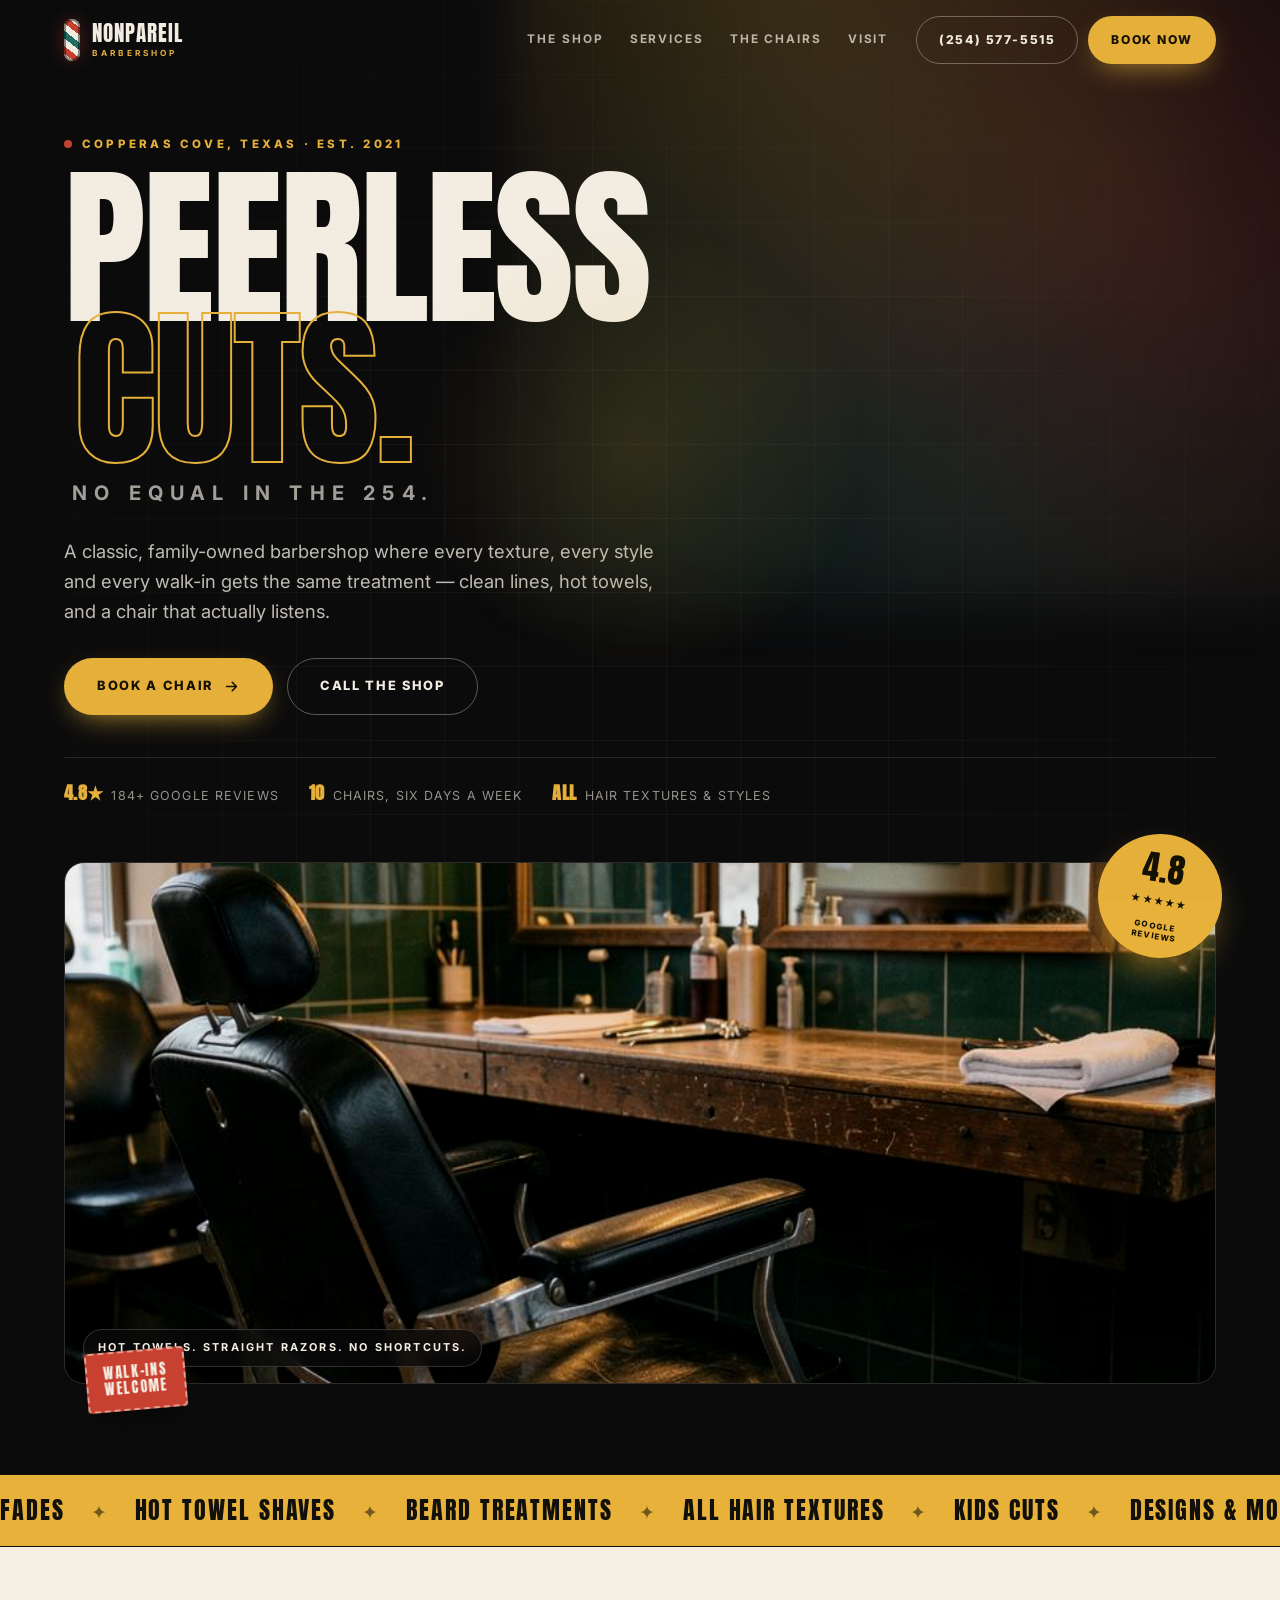
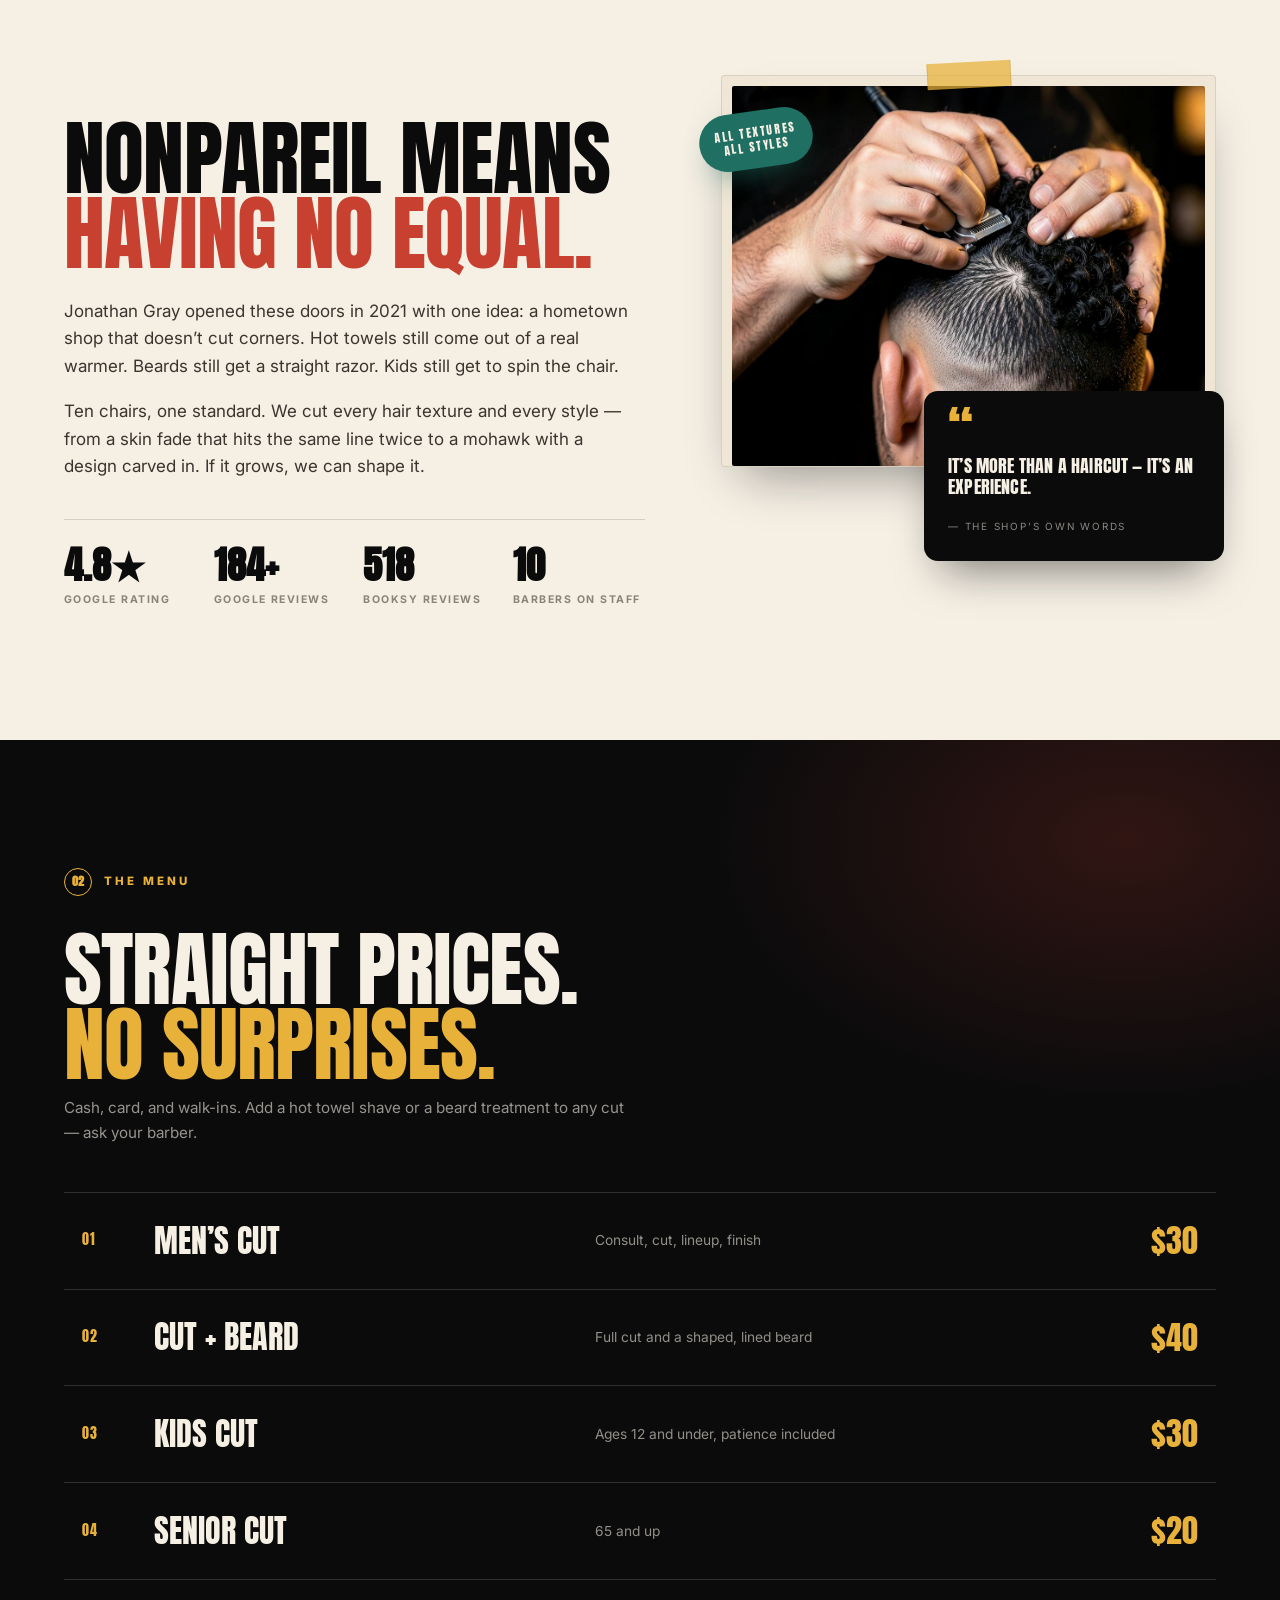
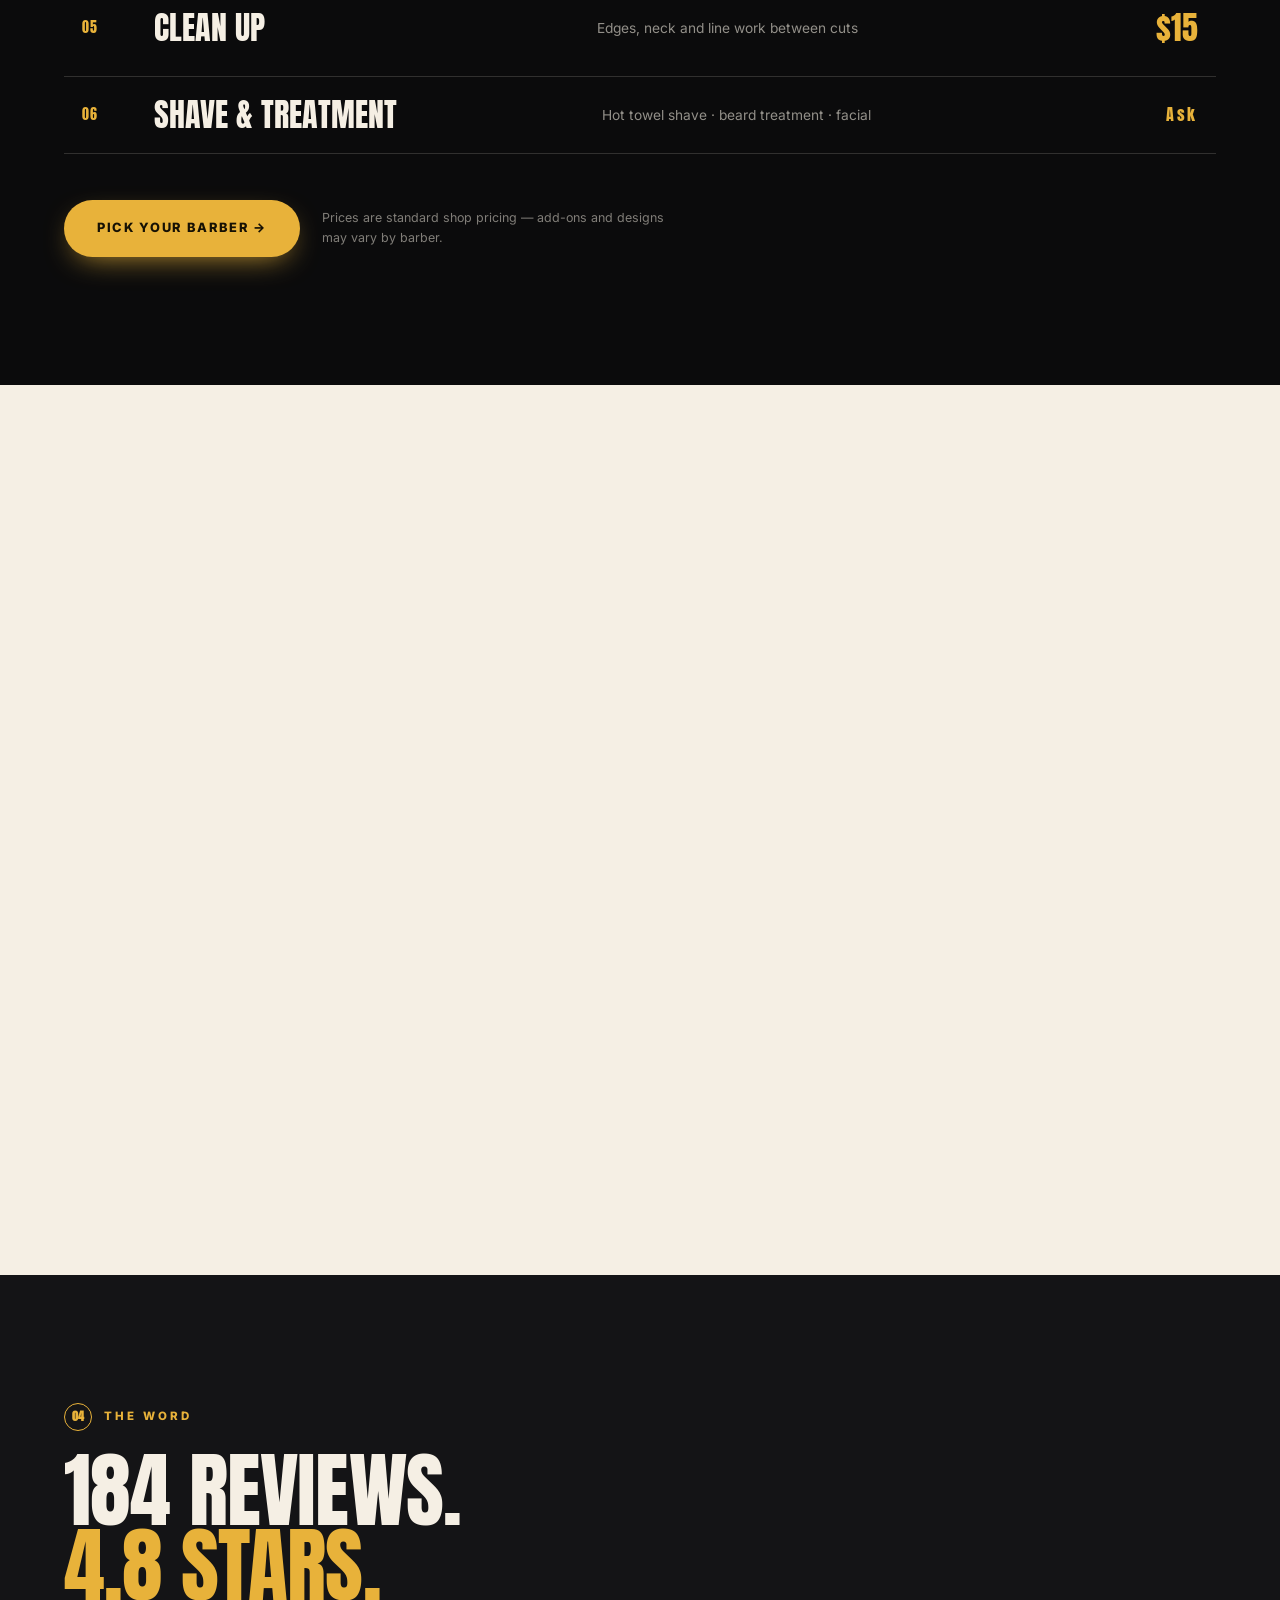
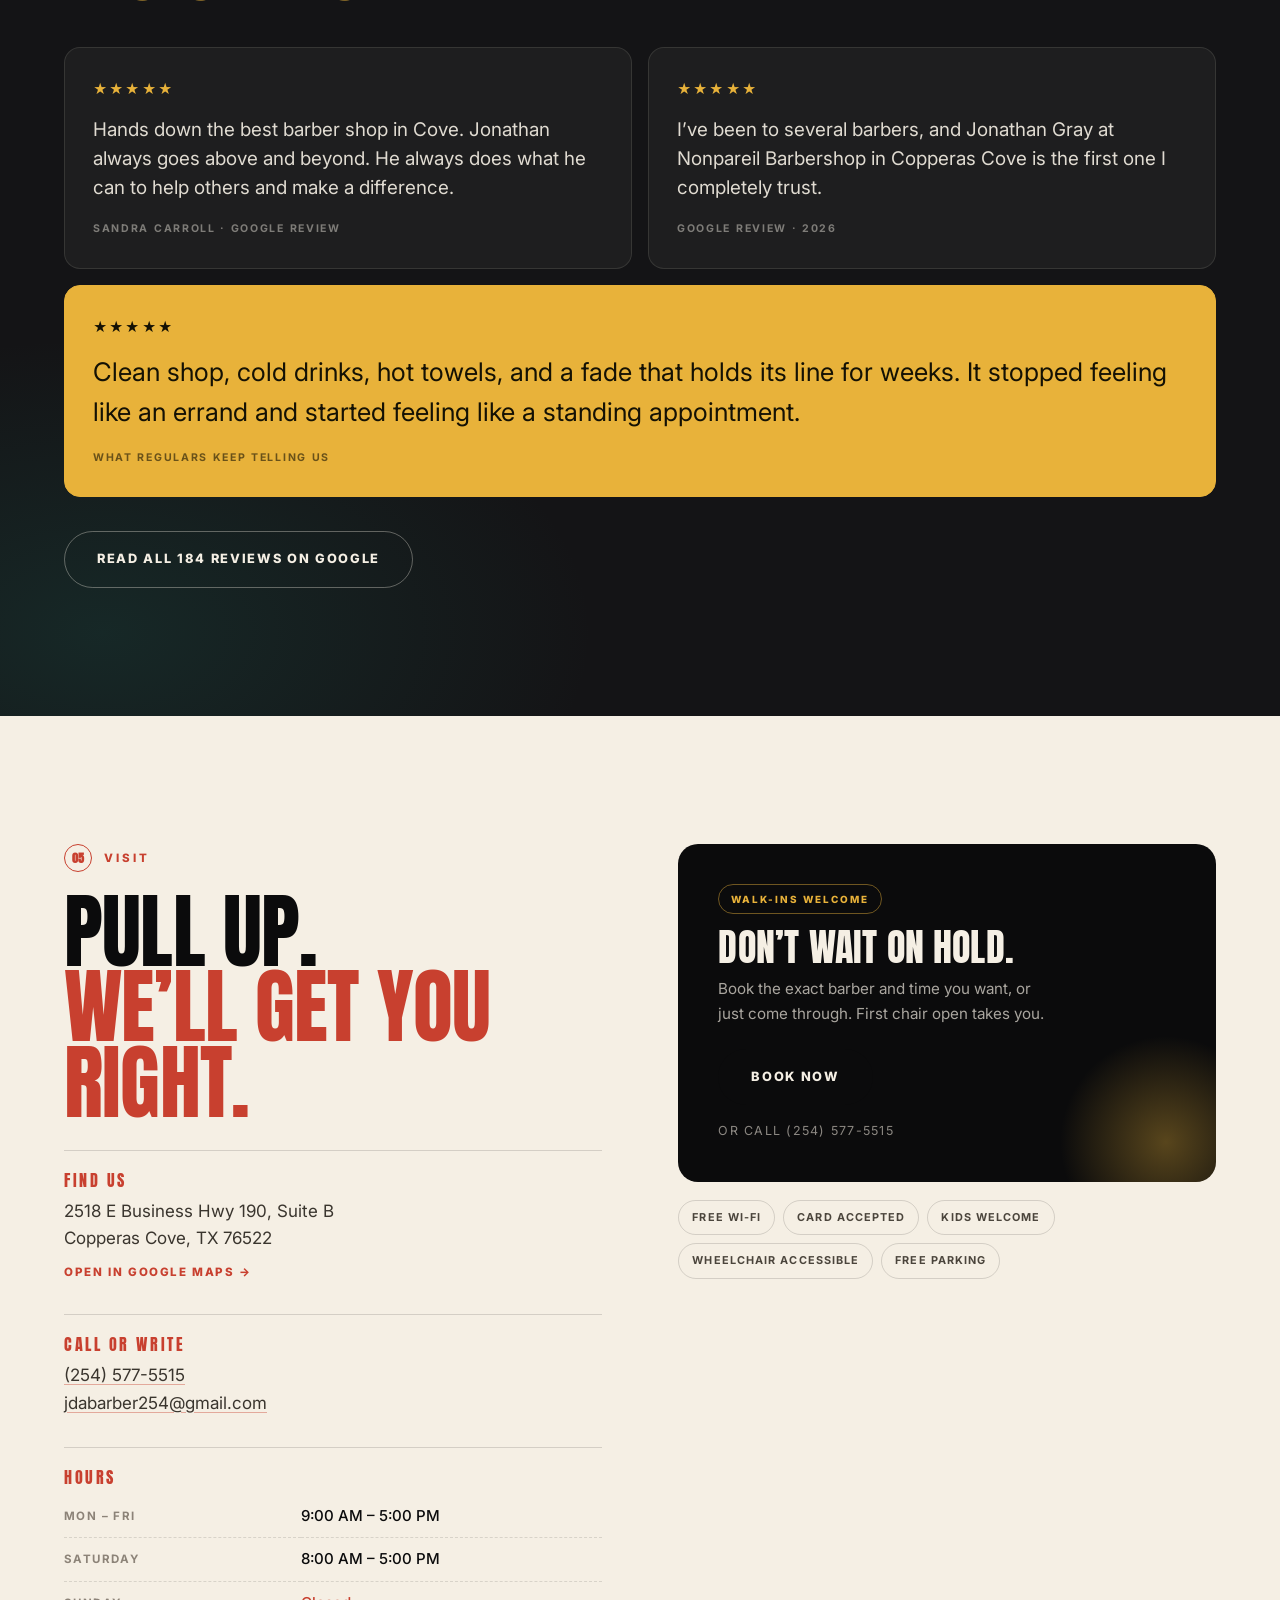
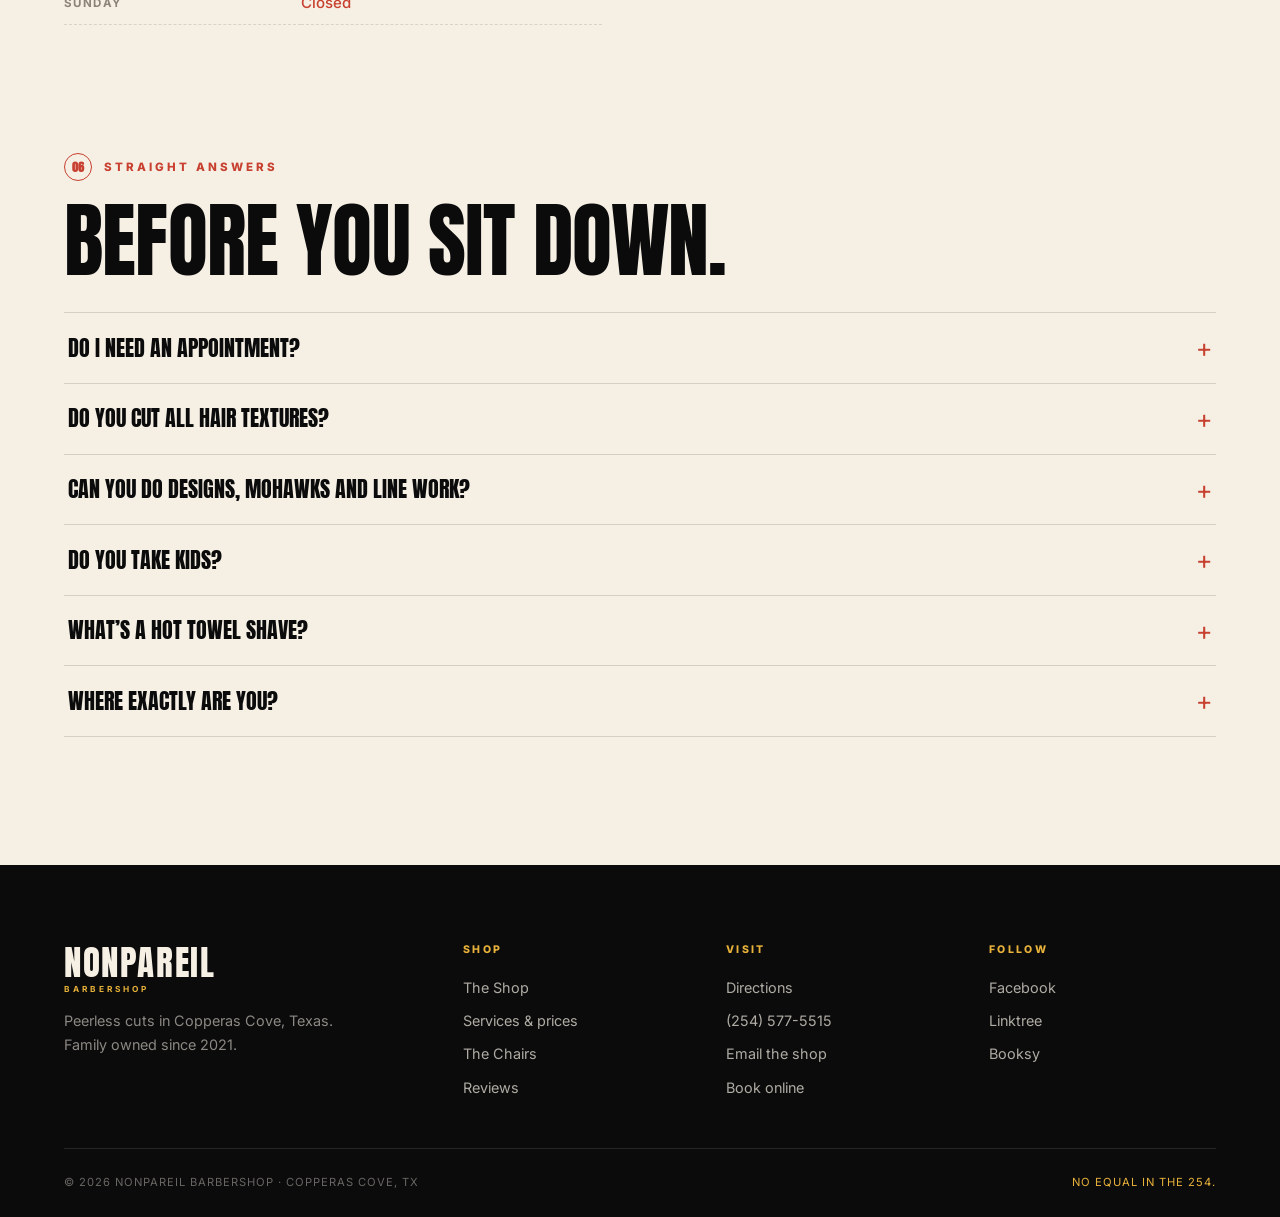
==== index.html @ 2d2d6531 "Site concept for Nonpareil Barbershop, Copperas Cove TX" ====
<!DOCTYPE html>
<html lang="en">
<head>
<meta charset="utf-8">
<meta name="viewport" content="width=device-width, initial-scale=1">
<title>Nonpareil Barbershop — Peerless Cuts in Copperas Cove, TX</title>
<meta name="description" content="Nonpareil Barbershop is a classic family barbershop in Copperas Cove, TX. All hair textures, all styles, hot towel shaves and beard work. 4.8 stars from 180+ Google reviews. Walk-ins welcome.">
<meta name="theme-color" content="#0b0b0c">
<meta property="og:title" content="Nonpareil Barbershop — Peerless Cuts in Copperas Cove, TX">
<meta property="og:description" content="A classic family barbershop in Copperas Cove. All textures, all styles, hot towel shaves. 4.8★ from 180+ Google reviews.">
<meta property="og:type" content="website">
<link rel="preconnect" href="https://fonts.googleapis.com">
<link rel="preconnect" href="https://fonts.gstatic.com" crossorigin>
<link href="https://fonts.googleapis.com/css2?family=Anton&family=Inter:wght@400;500;600;700;800&display=swap" rel="stylesheet">
<link rel="stylesheet" href="styles.css">
<link rel="icon" href="data:image/svg+xml,<svg xmlns='http://www.w3.org/2000/svg' viewBox='0 0 100 100'><rect width='100' height='100' fill='%230b0b0c'/><text y='74' x='50' text-anchor='middle' font-family='Arial Black,Arial' font-size='62' fill='%23e8b23a'>N</text></svg>">
</head>
<body class="grain">

<div class="cursor-glow" aria-hidden="true"></div>

<!-- ── NAV ────────────────────────────────────────────── -->
<header class="nav" id="nav">
  <a class="nav__brand" href="#top">
    <span class="pole" aria-hidden="true"></span>
    <span class="nav__word">NONPAREIL<em>Barbershop</em></span>
  </a>
  <nav class="nav__links" aria-label="Primary">
    <a href="#shop">The Shop</a>
    <a href="#services">Services</a>
    <a href="#barbers">The Chairs</a>
    <a href="#visit">Visit</a>
  </nav>
  <div class="nav__actions">
    <a class="btn btn--ghost" href="tel:+12545775515">(254) 577-5515</a>
    <a class="btn btn--gold" href="https://linktr.ee/nonpareilbarbershop" target="_blank" rel="noopener">Book Now</a>
  </div>
  <button class="nav__burger" id="burger" aria-label="Menu" aria-expanded="false">
    <span></span><span></span>
  </button>
</header>

<div class="sheet" id="sheet">
  <a href="#shop">The Shop</a>
  <a href="#services">Services</a>
  <a href="#barbers">The Chairs</a>
  <a href="#reviews">Reviews</a>
  <a href="#visit">Visit</a>
  <a class="sheet__cta" href="https://linktr.ee/nonpareilbarbershop" target="_blank" rel="noopener">Book a chair →</a>
</div>

<main id="top">

  <!-- ── HERO ─────────────────────────────────────────── -->
  <section class="hero">
    <div class="hero__noise" aria-hidden="true"></div>
    <div class="hero__inner">
      <p class="eyebrow reveal">
        <span class="dot"></span> Copperas Cove, Texas · Est. 2021
      </p>

      <h1 class="hero__title reveal" data-stagger>
        <span class="line">PEERLESS</span>
        <span class="line line--outline">CUTS.</span>
        <span class="line line--small">No equal in the 254.</span>
      </h1>

      <p class="hero__lede reveal">
        A classic, family-owned barbershop where every texture, every style and every
        walk-in gets the same treatment — clean lines, hot towels, and a chair that
        actually listens.
      </p>

      <div class="hero__cta reveal">
        <a class="btn btn--gold btn--lg" href="https://linktr.ee/nonpareilbarbershop" target="_blank" rel="noopener">
          Book a chair
          <svg viewBox="0 0 24 24" aria-hidden="true"><path d="M5 12h14M13 6l6 6-6 6" fill="none" stroke="currentColor" stroke-width="2.2" stroke-linecap="round" stroke-linejoin="round"/></svg>
        </a>
        <a class="btn btn--ghost btn--lg" href="tel:+12545775515">Call the shop</a>
      </div>

      <ul class="hero__meta reveal">
        <li><strong>4.8★</strong> 184+ Google reviews</li>
        <li><strong>10</strong> chairs, six days a week</li>
        <li><strong>All</strong> hair textures &amp; styles</li>
      </ul>
    </div>

    <div class="hero__art">
      <figure class="hero__frame reveal">
        <img src="images/hero.jpg" alt="Warm light inside a classic barbershop, clippers and a leather chair ready for the next cut" loading="eager">
        <figcaption>Hot towels. Straight razors. No shortcuts.</figcaption>
      </figure>
      <div class="badge badge--rating">
        <span class="badge__num">4.8</span>
        <span class="badge__stars">★★★★★</span>
        <span class="badge__label">Google<br>reviews</span>
      </div>
      <div class="badge badge--stamp">WALK-INS<br>WELCOME</div>
    </div>

    <a class="hero__scroll" href="#shop" aria-label="Scroll to content">
      <span>Scroll</span><span class="hero__scroll-line"></span>
    </a>
  </section>

  <!-- ── MARQUEE ──────────────────────────────────────── -->
  <div class="marquee" aria-hidden="true">
    <div class="marquee__track">
      <span>Fades</span><i>✦</i><span>Hot towel shaves</span><i>✦</i><span>Beard treatments</span><i>✦</i>
      <span>All hair textures</span><i>✦</i><span>Kids cuts</span><i>✦</i><span>Designs &amp; mohawks</span><i>✦</i>
      <span>Family owned</span><i>✦</i>
      <span>Fades</span><i>✦</i><span>Hot towel shaves</span><i>✦</i><span>Beard treatments</span><i>✦</i>
      <span>All hair textures</span><i>✦</i><span>Kids cuts</span><i>✦</i><span>Designs &amp; mohawks</span><i>✦</i>
      <span>Family owned</span><i>✦</i>
    </div>
  </div>

  <!-- ── THE SHOP ─────────────────────────────────────── -->
  <section class="shop" id="shop">
    <div class="shop__grid">
      <div class="shop__copy">
        <p class="kicker reveal"><span>01</span> The Shop</p>
        <h2 class="h2 reveal">Nonpareil means<br><em>having no equal.</em></h2>
        <p class="reveal">
          Jonathan Gray opened these doors in 2021 with one idea: a hometown shop that
          doesn’t cut corners. Hot towels still come out of a real warmer. Beards still
          get a straight razor. Kids still get to spin the chair.
        </p>
        <p class="reveal">
          Ten chairs, one standard. We cut every hair texture and every style — from a
          skin fade that hits the same line twice to a mohawk with a design carved in.
          If it grows, we can shape it.
        </p>

        <ul class="stats reveal">
          <li><b>4.8★</b><span>Google rating</span></li>
          <li><b>184+</b><span>Google reviews</span></li>
          <li><b>518</b><span>Booksy reviews</span></li>
          <li><b>10</b><span>barbers on staff</span></li>
        </ul>
      </div>

      <div class="shop__media">
        <figure class="polaroid polaroid--one reveal">
          <img src="images/shop.jpg" alt="Barber shaping a fade with clippers, detail of the finished line work" loading="lazy">
        </figure>
        <div class="quote-card reveal">
          <span class="quote-card__mark">“</span>
          <p>It’s more than a haircut — it’s an experience.</p>
          <span class="quote-card__by">— the shop’s own words</span>
        </div>
        <div class="pill pill--float">ALL TEXTURES<br>ALL STYLES</div>
      </div>
    </div>
  </section>

  <!-- ── SERVICES ─────────────────────────────────────── -->
  <section class="services" id="services">
    <div class="services__head">
      <p class="kicker kicker--light reveal"><span>02</span> The Menu</p>
      <h2 class="h2 h2--light reveal">Straight prices.<br><em>No surprises.</em></h2>
      <p class="services__note reveal">Cash, card, and walk-ins. Add a hot towel shave or a beard treatment to any cut — ask your barber.</p>
    </div>

    <ul class="price-list">
      <li class="price reveal">
        <span class="price__num">01</span>
        <span class="price__name">Men’s Cut</span>
        <span class="price__desc">Consult, cut, lineup, finish</span>
        <span class="price__amt">$30</span>
      </li>
      <li class="price reveal">
        <span class="price__num">02</span>
        <span class="price__name">Cut + Beard</span>
        <span class="price__desc">Full cut and a shaped, lined beard</span>
        <span class="price__amt">$40</span>
      </li>
      <li class="price reveal">
        <span class="price__num">03</span>
        <span class="price__name">Kids Cut</span>
        <span class="price__desc">Ages 12 and under, patience included</span>
        <span class="price__amt">$30</span>
      </li>
      <li class="price reveal">
        <span class="price__num">04</span>
        <span class="price__name">Senior Cut</span>
        <span class="price__desc">65 and up</span>
        <span class="price__amt">$20</span>
      </li>
      <li class="price reveal">
        <span class="price__num">05</span>
        <span class="price__name">Clean Up</span>
        <span class="price__desc">Edges, neck and line work between cuts</span>
        <span class="price__amt">$15</span>
      </li>
      <li class="price reveal">
        <span class="price__num">06</span>
        <span class="price__name">Shave &amp; Treatment</span>
        <span class="price__desc">Hot towel shave · beard treatment · facial</span>
        <span class="price__amt price__amt--ask">Ask</span>
      </li>
    </ul>

    <div class="services__foot reveal">
      <a class="btn btn--gold btn--lg" href="https://linktr.ee/nonpareilbarbershop" target="_blank" rel="noopener">Pick your barber →</a>
      <p>Prices are standard shop pricing — add-ons and designs may vary by barber.</p>
    </div>
  </section>

  <!-- ── BARBERS ──────────────────────────────────────── -->
  <section class="barbers" id="barbers">
    <div class="barbers__head">
      <p class="kicker reveal"><span>03</span> The Chairs</p>
      <h2 class="h2 reveal">Ten barbers.<br><em>One standard.</em></h2>
      <p class="reveal barbers__lede">
        Every chair runs its own calendar, so book with the barber you want — or roll the
        dice and walk in. Tap a name to book direct.
      </p>
    </div>

    <div class="chairs">
      <a class="chair reveal" href="https://instagram.com/clippa_los361" target="_blank" rel="noopener">
        <span class="chair__mono">LO</span>
        <span class="chair__name">Los</span>
        <span class="chair__go">Book on Instagram →</span>
      </a>
      <a class="chair reveal" href="https://bigmarkthebarber96.booksy.com/" target="_blank" rel="noopener">
        <span class="chair__mono">MK</span>
        <span class="chair__name">Mark</span>
        <span class="chair__go">Book on Booksy →</span>
      </a>
      <a class="chair reveal" href="https://book.thecut.co/jrDavinci" target="_blank" rel="noopener">
        <span class="chair__mono">JR</span>
        <span class="chair__name">JR DaVinci</span>
        <span class="chair__go">Book on TheCut →</span>
      </a>
      <a class="chair reveal" href="https://nonpareilbarbershop.booksy.com/" target="_blank" rel="noopener">
        <span class="chair__mono">AT</span>
        <span class="chair__name">Arthur Tovar</span>
        <span class="chair__go">Book on Booksy →</span>
      </a>
      <a class="chair reveal" href="https://book.thecut.co/donchancutz" target="_blank" rel="noopener">
        <span class="chair__mono">CH</span>
        <span class="chair__name">Chan</span>
        <span class="chair__go">Book on TheCut →</span>
      </a>
      <a class="chair reveal" href="https://book.thecut.co/JAYTHEBARBER" target="_blank" rel="noopener">
        <span class="chair__mono">JB</span>
        <span class="chair__name">Jay the Barber</span>
        <span class="chair__go">Book on TheCut →</span>
      </a>
      <a class="chair reveal" href="https://dezwalker254.setmore.com/" target="_blank" rel="noopener">
        <span class="chair__mono">DZ</span>
        <span class="chair__name">Dez</span>
        <span class="chair__go">Book on Setmore →</span>
      </a>
      <a class="chair chair--walkin reveal" href="tel:+12545775515">
        <span class="chair__mono">+</span>
        <span class="chair__name">Walk in</span>
        <span class="chair__go">Or call the shop →</span>
      </a>
    </div>
  </section>

  <!-- ── REVIEWS ──────────────────────────────────────── -->
  <section class="reviews" id="reviews">
    <div class="reviews__head">
      <p class="kicker kicker--light reveal"><span>04</span> The Word</p>
      <h2 class="h2 h2--light reveal">184 reviews.<br><em>4.8 stars.</em></h2>
    </div>

    <div class="review-grid">
      <blockquote class="review reveal">
        <span class="review__stars">★★★★★</span>
        <p>Hands down the best barber shop in Cove. Jonathan always goes above and beyond. He always does what he can to help others and make a difference.</p>
        <footer>Sandra Carroll · Google review</footer>
      </blockquote>
      <blockquote class="review reveal">
        <span class="review__stars">★★★★★</span>
        <p>I’ve been to several barbers, and Jonathan Gray at Nonpareil Barbershop in Copperas Cove is the first one I completely trust.</p>
        <footer>Google review · 2026</footer>
      </blockquote>
      <blockquote class="review review--big reveal">
        <span class="review__stars">★★★★★</span>
        <p>Clean shop, cold drinks, hot towels, and a fade that holds its line for weeks. It stopped feeling like an errand and started feeling like a standing appointment.</p>
        <footer>What regulars keep telling us</footer>
      </blockquote>
    </div>

    <div class="reviews__cta reveal">
      <a class="btn btn--ghost btn--lg" href="https://www.google.com/maps/search/?api=1&amp;query=Nonpareil+Barbershop+2518+E+Business+Hwy+190+Copperas+Cove+TX" target="_blank" rel="noopener">Read all 184 reviews on Google</a>
    </div>
  </section>

  <!-- ── VISIT ────────────────────────────────────────── -->
  <section class="visit" id="visit">
    <div class="visit__grid">
      <div class="visit__info">
        <p class="kicker reveal"><span>05</span> Visit</p>
        <h2 class="h2 reveal">Pull up.<br><em>We’ll get you right.</em></h2>

        <div class="visit__block reveal">
          <h3>Find us</h3>
          <p>2518 E Business Hwy 190, Suite B<br>Copperas Cove, TX 76522</p>
          <a class="link-arrow" href="https://www.google.com/maps/search/?api=1&amp;query=Nonpareil+Barbershop+2518+E+Business+Hwy+190+Copperas+Cove+TX" target="_blank" rel="noopener">Open in Google Maps →</a>
        </div>

        <div class="visit__block reveal">
          <h3>Call or write</h3>
          <p><a href="tel:+12545775515">(254) 577-5515</a><br><a href="mailto:jdabarber254@gmail.com">jdabarber254@gmail.com</a></p>
        </div>

        <div class="visit__block reveal">
          <h3>Hours</h3>
          <table class="hours">
            <tr><th>Mon – Fri</th><td>9:00 AM – 5:00 PM</td></tr>
            <tr><th>Saturday</th><td>8:00 AM – 5:00 PM</td></tr>
            <tr><th>Sunday</th><td class="closed">Closed</td></tr>
          </table>
        </div>
      </div>

      <div class="visit__aside reveal">
        <div class="cta-card">
          <span class="cta-card__tag">Walk-ins welcome</span>
          <h3>Don’t wait on hold.</h3>
          <p>Book the exact barber and time you want, or just come through. First chair open takes you.</p>
          <a class="btn btn--dark btn--lg" href="https://linktr.ee/nonpareilbarbershop" target="_blank" rel="noopener">Book now</a>
          <a class="cta-card__phone" href="tel:+12545775515">or call (254) 577-5515</a>
        </div>

        <ul class="perks">
          <li>Free Wi-Fi</li>
          <li>Card accepted</li>
          <li>Kids welcome</li>
          <li>Wheelchair accessible</li>
          <li>Free parking</li>
        </ul>
      </div>
    </div>
  </section>

  <!-- ── FAQ ──────────────────────────────────────────── -->
  <section class="faq">
    <p class="kicker reveal"><span>06</span> Straight answers</p>
    <h2 class="h2 reveal">Before you sit down.</h2>

    <div class="faq__list">
      <details class="reveal">
        <summary>Do I need an appointment?</summary>
        <p>No. Walk-ins are welcome every day we’re open. If you want a specific barber or a specific time, book through the links above — the chairs run their own calendars.</p>
      </details>
      <details class="reveal">
        <summary>Do you cut all hair textures?</summary>
        <p>Yes. Straight, wavy, curly, coily — every texture and every style. That’s the whole point of the name.</p>
      </details>
      <details class="reveal">
        <summary>Can you do designs, mohawks and line work?</summary>
        <p>Absolutely. Designs, hard parts, mohawks, beard shapes — tell your barber what you’re picturing and bring a photo if you have one.</p>
      </details>
      <details class="reveal">
        <summary>Do you take kids?</summary>
        <p>All day. Kids cuts are $30 and we’re patient with first-timers, wiggly ones, and everything in between.</p>
      </details>
      <details class="reveal">
        <summary>What’s a hot towel shave?</summary>
        <p>A proper straight-razor shave with hot towels, lather and a finish that leaves your face feeling brand new. Ask your barber to add it on.</p>
      </details>
      <details class="reveal">
        <summary>Where exactly are you?</summary>
        <p>2518 E Business Hwy 190, Suite B in Copperas Cove — right on the 190 strip. <a href="https://www.google.com/maps/search/?api=1&amp;query=Nonpareil+Barbershop+2518+E+Business+Hwy+190+Copperas+Cove+TX" target="_blank" rel="noopener">Get directions</a>.</p>
      </details>
    </div>
  </section>
</main>

<!-- ── FOOTER ─────────────────────────────────────────── -->
<footer class="footer">
  <div class="footer__top">
    <div class="footer__brand">
      <span class="nav__word nav__word--lg">NONPAREIL<em>Barbershop</em></span>
      <p>Peerless cuts in Copperas Cove, Texas.<br>Family owned since 2021.</p>
    </div>
    <div class="footer__col">
      <h4>Shop</h4>
      <a href="#shop">The Shop</a>
      <a href="#services">Services &amp; prices</a>
      <a href="#barbers">The Chairs</a>
      <a href="#reviews">Reviews</a>
    </div>
    <div class="footer__col">
      <h4>Visit</h4>
      <a href="https://www.google.com/maps/search/?api=1&amp;query=Nonpareil+Barbershop+2518+E+Business+Hwy+190+Copperas+Cove+TX" target="_blank" rel="noopener">Directions</a>
      <a href="tel:+12545775515">(254) 577-5515</a>
      <a href="mailto:jdabarber254@gmail.com">Email the shop</a>
      <a href="https://linktr.ee/nonpareilbarbershop" target="_blank" rel="noopener">Book online</a>
    </div>
    <div class="footer__col">
      <h4>Follow</h4>
      <a href="https://www.facebook.com/p/Nonpareil-Barbershop-100067185666759" target="_blank" rel="noopener">Facebook</a>
      <a href="https://linktr.ee/nonpareilbarbershop" target="_blank" rel="noopener">Linktree</a>
      <a href="https://booksy.com/en-us/1558352_nonpareil-barbershop_barber-shop_36479_copperas-cove" target="_blank" rel="noopener">Booksy</a>
    </div>
  </div>
  <div class="footer__bottom">
    <span>© <span id="year">2026</span> Nonpareil Barbershop · Copperas Cove, TX</span>
    <span class="footer__tag">No equal in the 254.</span>
  </div>
</footer>

<script src="script.js"></script>
</body>
</html>
---- styles.css ----
/* ============================================================
   NONPAREIL BARBERSHOP — Copperas Cove, TX
   ============================================================ */

:root{
  --ink:#0b0b0c;
  --ink-2:#141416;
  --ink-3:#1d1d20;
  --cream:#f5efe4;
  --cream-2:#efe6d5;
  --gold:#e8b23a;
  --gold-deep:#c9902a;
  --crimson:#c8402f;
  --teal:#1f6f63;
  --muted:#8c8378;
  --line:rgba(11,11,12,.14);
  --line-l:rgba(245,239,228,.16);

  --font-display:"Anton","Arial Narrow",Impact,sans-serif;
  --font-body:"Inter",system-ui,-apple-system,"Segoe UI",sans-serif;

  --pad:clamp(20px,5vw,88px);
  --max:1320px;

  --ease:cubic-bezier(.22,1,.36,1);
}

*,*::before,*::after{box-sizing:border-box}

html{scroll-behavior:smooth;-webkit-text-size-adjust:100%}

body{
  margin:0;
  background:var(--cream);
  color:var(--ink);
  font-family:var(--font-body);
  font-size:17px;
  line-height:1.62;
  overflow-x:hidden;
  -webkit-font-smoothing:antialiased;
}

img{max-width:100%;display:block}
a{color:inherit;text-decoration:none}
button{font:inherit;color:inherit;background:none;border:0;cursor:pointer}

h1,h2,h3,h4{font-family:var(--font-display);font-weight:400;text-transform:uppercase;letter-spacing:.005em;line-height:.92;margin:0}

.h2{font-size:clamp(2.5rem,6.4vw,5.2rem);letter-spacing:-.01em}
.h2 em{
  font-style:normal;
  color:var(--crimson);
  display:inline-block;
  position:relative;
}
.h2--light{color:var(--cream)}
.h2--light em{color:var(--gold)}

/* ── grain overlay ─────────────────────────────────────── */
body.grain::after{
  content:"";
  position:fixed;inset:0;
  z-index:80;
  pointer-events:none;
  opacity:.16;
  background-image:url("data:image/svg+xml;utf8,<svg xmlns='http://www.w3.org/2000/svg' width='220' height='220'><filter id='n'><feTurbulence type='fractalNoise' baseFrequency='0.82' numOctaves='3' stitchTiles='stitch'/></filter><rect width='220' height='220' filter='url(%23n)' opacity='0.55'/></svg>");
  mix-blend-mode:multiply;
}

/* mouse spotlight */
.cursor-glow{
  position:fixed;
  width:520px;height:520px;
  margin:-260px 0 0 -260px;
  border-radius:50%;
  pointer-events:none;
  z-index:1;
  background:radial-gradient(circle,rgba(232,178,58,.16),transparent 62%);
  transition:opacity .4s;
  opacity:0;
}
@media (hover:hover){.cursor-glow{opacity:1}}

/* ── NAV ───────────────────────────────────────────────── */
.nav{
  position:fixed;top:0;left:0;right:0;
  z-index:70;
  display:flex;align-items:center;gap:28px;
  padding:16px var(--pad);
  transition:background .45s var(--ease),padding .45s var(--ease),border-color .45s;
  border-bottom:1px solid transparent;
  color:var(--cream);
}
.nav--solid{
  background:rgba(11,11,12,.92);
  backdrop-filter:blur(14px) saturate(1.3);
  border-bottom-color:rgba(245,239,228,.12);
  padding-top:10px;padding-bottom:10px;
}
.nav__brand{display:flex;align-items:center;gap:12px;flex-shrink:0}
.nav__word{
  font-family:var(--font-display);
  font-size:1.32rem;
  line-height:1;
  letter-spacing:.045em;
  display:flex;flex-direction:column;
}
.nav__word em{
  font-style:normal;
  font-family:var(--font-body);
  font-size:.52rem;
  font-weight:700;
  letter-spacing:.36em;
  text-transform:uppercase;
  color:var(--gold);
  margin-top:5px;
}
.nav__word--lg{font-size:clamp(1.6rem,3vw,2.2rem)}

/* barber pole */
.pole{
  width:16px;height:42px;border-radius:9px;
  background:
    repeating-linear-gradient(38deg,var(--cream) 0 6px,var(--crimson) 6px 12px,var(--cream) 12px 18px,var(--teal) 18px 24px);
  box-shadow:inset 0 0 0 2px rgba(0,0,0,.45), 0 0 18px rgba(200,64,47,.35);
  animation:poleSpin 3.2s linear infinite;
  flex-shrink:0;
}
@keyframes poleSpin{to{background-position:0 48px}}

.nav__links{display:flex;gap:26px;margin-left:auto}
.nav__links a{
  font-size:.74rem;font-weight:700;letter-spacing:.16em;text-transform:uppercase;
  opacity:.72;transition:opacity .25s,color .25s;
  position:relative;padding:4px 0;
}
.nav__links a::after{
  content:"";position:absolute;left:0;bottom:0;height:2px;width:0;background:var(--gold);
  transition:width .3s var(--ease);
}
.nav__links a:hover{opacity:1}
.nav__links a:hover::after{width:100%}

.nav__actions{display:flex;gap:10px;align-items:center}

/* ── buttons ───────────────────────────────────────────── */
.btn{
  display:inline-flex;align-items:center;justify-content:center;gap:10px;
  padding:13px 22px;
  border-radius:999px;
  font-size:.76rem;font-weight:800;letter-spacing:.13em;text-transform:uppercase;
  transition:transform .3s var(--ease),background .3s,color .3s,box-shadow .3s,border-color .3s;
  white-space:nowrap;
  border:1.5px solid transparent;
}
.btn svg{width:17px;height:17px;transition:transform .3s var(--ease)}
.btn:hover svg{transform:translateX(4px)}
.btn--lg{padding:17px 32px;font-size:.8rem}
.btn--gold{background:var(--gold);color:#161104;box-shadow:0 10px 30px -12px rgba(232,178,58,.9)}
.btn--gold:hover{background:#f3c258;transform:translateY(-2px);box-shadow:0 16px 34px -12px rgba(232,178,58,.95)}
.btn--ghost{border-color:rgba(245,239,228,.34);color:var(--cream)}
.btn--ghost:hover{border-color:var(--gold);color:var(--gold);transform:translateY(-2px)}
.btn--dark{background:var(--ink);color:var(--cream)}
.btn--dark:hover{background:#000;transform:translateY(-2px)}

.nav__burger{display:none;flex-direction:column;gap:6px;padding:8px;margin-left:auto}
.nav__burger span{display:block;width:26px;height:2px;background:var(--cream);transition:transform .3s,opacity .3s}

.sheet{
  position:fixed;inset:0;z-index:65;
  background:var(--ink);
  display:flex;flex-direction:column;justify-content:center;gap:6px;
  padding:80px var(--pad) 40px;
  transform:translateY(-102%);
  transition:transform .55s var(--ease);
}
.sheet.is-open{transform:translateY(0)}
.sheet a{
  font-family:var(--font-display);
  font-size:clamp(1.9rem,8vw,3rem);
  color:var(--cream);
  text-transform:uppercase;
  padding:6px 0;
  border-bottom:1px solid rgba(245,239,228,.1);
}
.sheet a:active{color:var(--gold)}
.sheet__cta{color:var(--gold)!important;border-bottom:0!important;margin-top:12px}

/* ── HERO ──────────────────────────────────────────────── */
.hero{
  position:relative;
  background:var(--ink);
  color:var(--cream);
  padding:clamp(110px,15vh,170px) var(--pad) clamp(60px,8vw,90px);
  overflow:hidden;
  isolation:isolate;
}
.hero__noise{
  position:absolute;inset:-20% -10% auto auto;
  width:70vw;height:70vw;
  background:
    radial-gradient(circle at 30% 30%,rgba(232,178,58,.20),transparent 55%),
    radial-gradient(circle at 70% 60%,rgba(200,64,47,.22),transparent 58%),
    radial-gradient(circle at 45% 85%,rgba(31,111,99,.22),transparent 55%);
  filter:blur(28px);
  z-index:-1;
  animation:drift 22s ease-in-out infinite alternate;
}
@keyframes drift{
  from{transform:translate3d(0,0,0) scale(1)}
  to{transform:translate3d(-6%,5%,0) scale(1.14)}
}
.hero::before{
  content:"";
  position:absolute;inset:0;z-index:-1;
  background-image:
    linear-gradient(rgba(245,239,228,.045) 1px,transparent 1px),
    linear-gradient(90deg,rgba(245,239,228,.045) 1px,transparent 1px);
  background-size:74px 74px;
  mask-image:radial-gradient(circle at 50% 40%,#000 20%,transparent 78%);
  -webkit-mask-image:radial-gradient(circle at 50% 40%,#000 20%,transparent 78%);
}

.hero__inner{max-width:var(--max);margin:0 auto;display:grid;gap:24px}

.eyebrow{
  display:inline-flex;align-items:center;gap:10px;
  font-size:.72rem;font-weight:800;letter-spacing:.28em;text-transform:uppercase;
  color:var(--gold);
  margin:0;
}
.eyebrow .dot{
  width:8px;height:8px;border-radius:50%;background:var(--crimson);
  box-shadow:0 0 0 0 rgba(200,64,47,.7);
  animation:pulse 2.4s infinite;
}
@keyframes pulse{
  0%{box-shadow:0 0 0 0 rgba(200,64,47,.6)}
  70%{box-shadow:0 0 0 12px rgba(200,64,47,0)}
  100%{box-shadow:0 0 0 0 rgba(200,64,47,0)}
}

.hero__title{display:flex;flex-direction:column;gap:0}
.hero__title .line{
  font-size:clamp(3.6rem,13.5vw,11rem);
  line-height:.82;
  letter-spacing:-.015em;
}
.hero__title .line--outline{
  color:transparent;
  -webkit-text-stroke:2px var(--gold);
  text-stroke:2px var(--gold);
  margin-left:.06em;
}
.hero__title .line--small{
  font-family:var(--font-body);
  font-size:clamp(.85rem,2.2vw,1.25rem);
  font-weight:700;
  letter-spacing:.36em;
  line-height:1.4;
  text-transform:uppercase;
  color:rgba(245,239,228,.66);
  margin-top:18px;
  padding-left:.4em;
}

.hero__lede{
  max-width:52ch;
  font-size:clamp(1rem,1.5vw,1.15rem);
  color:rgba(245,239,228,.78);
  margin:6px 0 0;
}

.hero__cta{display:flex;flex-wrap:wrap;gap:14px;margin-top:8px}

.hero__meta{
  list-style:none;display:flex;flex-wrap:wrap;gap:12px 30px;
  margin:18px 0 0;padding:20px 0 0;
  border-top:1px solid rgba(245,239,228,.13);
  font-size:.78rem;letter-spacing:.09em;text-transform:uppercase;
  color:rgba(245,239,228,.6);
}
.hero__meta li{display:flex;align-items:baseline;gap:8px}
.hero__meta strong{
  font-family:var(--font-display);font-size:1.15rem;color:var(--gold);
  letter-spacing:.02em;
}

.hero__art{position:relative;margin-top:clamp(34px,5vw,54px)}
.hero__frame{
  position:relative;margin:0;
  border-radius:20px;
  overflow:hidden;
  border:1px solid rgba(245,239,228,.14);
  max-width:100%;
}
.hero__frame img{
  width:100%;height:clamp(300px,46vw,520px);
  object-fit:cover;
  filter:saturate(.92) contrast(1.06) brightness(.94);
  transform:scale(1.02);
  transition:transform 1.2s var(--ease);
}
.hero__frame:hover img{transform:scale(1.07)}
.hero__frame figcaption{
  position:absolute;left:18px;bottom:16px;
  font-size:.68rem;font-weight:700;letter-spacing:.2em;text-transform:uppercase;
  background:rgba(11,11,12,.72);
  border:1px solid rgba(245,239,228,.18);
  padding:9px 14px;border-radius:999px;
  backdrop-filter:blur(6px);
}

.badge{
  position:absolute;
  display:grid;place-items:center;
  text-align:center;
  text-transform:uppercase;
}
.badge--rating{
  right:-6px;top:-28px;
  width:124px;height:124px;border-radius:50%;
  background:var(--gold);color:#141104;
  box-shadow:0 18px 40px -14px rgba(232,178,58,.8);
  transform:rotate(9deg);
  animation:floaty 6s ease-in-out infinite;
  grid-template-rows:auto auto auto;
  padding:12px;
  line-height:1;
}
.badge__num{font-family:var(--font-display);font-size:2.1rem}
.badge__stars{font-size:.62rem;letter-spacing:.14em;margin:2px 0 4px}
.badge__label{font-size:.5rem;font-weight:800;letter-spacing:.16em;line-height:1.25}
.badge--stamp{
  left:22px;bottom:-26px;
  padding:12px 16px;
  background:var(--crimson);color:var(--cream);
  border:2px dashed rgba(245,239,228,.55);
  border-radius:4px;
  font-family:var(--font-display);font-size:.86rem;letter-spacing:.12em;line-height:1.18;
  transform:rotate(-5deg);
  box-shadow:0 14px 30px -12px rgba(0,0,0,.8);
}
@keyframes floaty{
  0%,100%{transform:rotate(9deg) translateY(0)}
  50%{transform:rotate(6deg) translateY(-9px)}
}

.hero__scroll{
  display:none;
}

/* ── MARQUEE ───────────────────────────────────────────── */
.marquee{
  background:var(--gold);
  color:#12100a;
  overflow:hidden;
  padding:16px 0;
  border-top:1px solid #12100a;
  border-bottom:1px solid #12100a;
}
.marquee__track{
  display:flex;align-items:center;gap:26px;
  width:max-content;
  animation:scrollX 32s linear infinite;
  font-family:var(--font-display);
  font-size:clamp(1rem,2.2vw,1.5rem);
  letter-spacing:.08em;
  text-transform:uppercase;
  white-space:nowrap;
}
.marquee__track i{font-style:normal;font-size:.8em;opacity:.55}
.marquee:hover .marquee__track{animation-play-state:paused}
@keyframes scrollX{to{transform:translateX(-50%)}}

/* ── shared section bits ───────────────────────────────── */
section{position:relative}
.kicker{
  display:flex;align-items:center;gap:12px;
  font-size:.72rem;font-weight:800;letter-spacing:.26em;text-transform:uppercase;
  color:var(--crimson);
  margin:0 0 22px;
}
.kicker span{
  display:grid;place-items:center;
  width:28px;height:28px;border-radius:50%;
  border:1.5px solid currentColor;
  font-family:var(--font-display);font-size:.72rem;letter-spacing:0;
}
.kicker--light{color:var(--gold)}

/* ── THE SHOP ──────────────────────────────────────────── */
.shop{padding:clamp(74px,10vw,132px) var(--pad)}
.shop__grid{
  max-width:var(--max);margin:0 auto;
  display:grid;grid-template-columns:1.08fr .92fr;gap:clamp(32px,6vw,84px);
  align-items:start;
}
.shop__copy p{color:#3a352e;max-width:52ch;margin:0 0 18px}
.shop__copy .h2{margin-bottom:26px}

.stats{
  list-style:none;display:grid;grid-template-columns:repeat(4,1fr);
  gap:18px;margin:38px 0 0;padding:26px 0 0;
  border-top:1.5px solid var(--line);
}
.stats b{
  display:block;font-family:var(--font-display);
  font-size:clamp(1.6rem,3.4vw,2.4rem);color:var(--ink);line-height:1;
}
.stats span{
  font-size:.66rem;font-weight:700;letter-spacing:.14em;text-transform:uppercase;
  color:var(--muted);
}

.shop__media{position:relative;min-height:440px}
.polaroid{
  position:relative;margin:0;
  background:var(--cream-2);
  padding:10px 10px 0;
  border-radius:4px;
  box-shadow:0 26px 50px -22px rgba(11,11,12,.45);
  transform:rotate(-2.4deg);
  border:1px solid rgba(11,11,12,.1);
}
.polaroid img{width:100%;height:clamp(260px,34vw,380px);object-fit:cover;border-radius:2px;filter:contrast(1.05) saturate(.95)}
.polaroid::after{
  content:"";position:absolute;top:-14px;left:50%;transform:translateX(-50%) rotate(-3deg);
  width:84px;height:26px;background:rgba(232,178,58,.72);
  border-left:1px solid rgba(0,0,0,.08);border-right:1px solid rgba(0,0,0,.08);
}

.quote-card{
  position:absolute;right:-8px;bottom:-46px;
  width:min(300px,80%);
  background:var(--ink);color:var(--cream);
  padding:26px 24px 22px;
  border-radius:14px;
  transform:rotate(1.8deg);
  box-shadow:0 24px 46px -18px rgba(11,11,12,.55);
}
.quote-card__mark{
  font-family:var(--font-display);font-size:3.4rem;line-height:.5;
  color:var(--gold);display:block;margin-bottom:12px;
}
.quote-card p{
  font-family:var(--font-display);text-transform:uppercase;
  font-size:1.12rem;line-height:1.16;margin:0 0 14px;letter-spacing:.01em;
}
.quote-card__by{font-size:.62rem;letter-spacing:.18em;text-transform:uppercase;color:rgba(245,239,228,.55)}

.pill{
  font-family:var(--font-display);font-size:.72rem;letter-spacing:.14em;
  text-transform:uppercase;line-height:1.25;text-align:center;
  background:var(--teal);color:var(--cream);
  padding:14px 16px;border-radius:999px;
}
.pill--float{
  position:absolute;left:-22px;top:36px;
  transform:rotate(-8deg);
  box-shadow:0 16px 30px -14px rgba(31,111,99,.7);
}

/* ── SERVICES ──────────────────────────────────────────── */
.services{
  background:var(--ink);
  color:var(--cream);
  padding:clamp(74px,10vw,132px) var(--pad);
  overflow:hidden;
}
.services::before{
  content:"";position:absolute;inset:0;pointer-events:none;
  background:radial-gradient(600px 380px at 88% 8%,rgba(200,64,47,.20),transparent 70%);
}
.services__head{
  max-width:var(--max);margin:0 auto 46px;
  display:grid;gap:14px;position:relative;
}
.services__note{color:rgba(245,239,228,.6);max-width:56ch;margin:0;font-size:.95rem}

.price-list{
  list-style:none;max-width:var(--max);margin:0 auto;padding:0;
  border-top:1px solid var(--line-l);
  position:relative;
}
.price{
  display:grid;
  grid-template-columns:52px 1.1fr 1.4fr auto;
  align-items:center;gap:20px;
  padding:22px 18px;
  border-bottom:1px solid var(--line-l);
  transition:background .35s var(--ease),padding .35s var(--ease),color .35s;
  cursor:default;
}
.price:hover{background:var(--crimson);padding-left:26px;padding-right:26px}
.price__num{
  font-family:var(--font-display);font-size:.86rem;letter-spacing:.1em;
  color:var(--gold);transition:color .3s;
}
.price:hover .price__num{color:rgba(245,239,228,.8)}
.price__name{
  font-family:var(--font-display);text-transform:uppercase;
  font-size:clamp(1.3rem,2.6vw,2rem);line-height:1;
}
.price__desc{font-size:.86rem;color:rgba(245,239,228,.58);transition:color .3s}
.price:hover .price__desc{color:rgba(245,239,228,.85)}
.price__amt{
  font-family:var(--font-display);font-size:clamp(1.3rem,2.6vw,2rem);
  color:var(--gold);transition:color .3s;
}
.price:hover .price__amt{color:var(--cream)}
.price__amt--ask{font-size:1rem;letter-spacing:.16em}

.services__foot{
  max-width:var(--max);margin:46px auto 0;
  display:flex;flex-wrap:wrap;align-items:center;gap:22px;
}
.services__foot p{font-size:.78rem;color:rgba(245,239,228,.5);margin:0;max-width:44ch}

/* ── BARBERS ───────────────────────────────────────────── */
.barbers{padding:clamp(74px,10vw,132px) var(--pad);background:var(--cream)}
.barbers__head{max-width:var(--max);margin:0 auto 44px;display:grid;gap:16px}
.barbers__lede{max-width:52ch;margin:0;color:#3a352e}

.chairs{
  max-width:var(--max);margin:0 auto;
  display:grid;grid-template-columns:repeat(4,1fr);gap:14px;
}
.chair{
  position:relative;
  display:flex;flex-direction:column;gap:6px;
  padding:26px 22px 22px;
  background:var(--cream-2);
  border:1.5px solid var(--line);
  border-radius:14px;
  overflow:hidden;
  transition:transform .4s var(--ease),background .4s,color .4s,border-color .4s;
}
.chair::before{
  content:"";position:absolute;inset:auto -40% -60% auto;
  width:150px;height:150px;border-radius:50%;
  background:var(--gold);opacity:0;
  transition:opacity .45s,transform .6s var(--ease);
  transform:scale(.6);
}
.chair:hover{
  transform:translateY(-6px);
  background:var(--ink);color:var(--cream);
  border-color:var(--ink);
}
.chair:hover::before{opacity:.14;transform:scale(1)}
.chair__mono{
  font-family:var(--font-display);font-size:.78rem;letter-spacing:.16em;
  color:var(--crimson);transition:color .3s;
}
.chair:hover .chair__mono{color:var(--gold)}
.chair__name{
  font-family:var(--font-display);text-transform:uppercase;
  font-size:clamp(1.2rem,2vw,1.6rem);line-height:1.05;
}
.chair__go{
  margin-top:auto;padding-top:18px;
  font-size:.66rem;font-weight:700;letter-spacing:.13em;text-transform:uppercase;
  color:var(--muted);
  transition:color .3s;
}
.chair:hover .chair__go{color:var(--gold)}
.chair--walkin{background:var(--gold);border-color:var(--gold);color:#141104}
.chair--walkin .chair__mono{color:#141104;opacity:.6}
.chair--walkin .chair__go{color:#141104;opacity:.75}
.chair--walkin:hover{background:var(--crimson);border-color:var(--crimson);color:var(--cream)}
.chair--walkin:hover .chair__go{color:var(--cream);opacity:.9}

/* ── REVIEWS ───────────────────────────────────────────── */
.reviews{
  background:var(--ink-2);color:var(--cream);
  padding:clamp(74px,10vw,132px) var(--pad);
  overflow:hidden;
}
.reviews::before{
  content:"";position:absolute;inset:0;pointer-events:none;
  background:radial-gradient(700px 420px at 8% 92%,rgba(31,111,99,.22),transparent 70%);
}
.reviews__head{max-width:var(--max);margin:0 auto 44px;position:relative}
.review-grid{
  max-width:var(--max);margin:0 auto;position:relative;
  display:grid;grid-template-columns:1fr 1fr;gap:16px;
}
.review{
  margin:0;padding:30px 28px;
  background:rgba(245,239,228,.045);
  border:1px solid rgba(245,239,228,.11);
  border-radius:16px;
  transition:background .4s,transform .4s var(--ease),border-color .4s;
}
.review:hover{background:rgba(245,239,228,.08);transform:translateY(-4px);border-color:rgba(232,178,58,.4)}
.review--big{grid-column:1 / -1;background:var(--gold);color:#141104;border-color:var(--gold)}
.review--big:hover{background:#f3c258}
.review__stars{display:block;color:var(--gold);letter-spacing:.16em;margin-bottom:14px;font-size:.86rem}
.review--big .review__stars{color:#141104}
.review p{
  font-size:clamp(1rem,1.6vw,1.18rem);line-height:1.55;margin:0 0 18px;
  color:rgba(245,239,228,.9);
}
.review--big p{color:#141104;font-size:clamp(1.1rem,2.1vw,1.6rem)}
.review footer{
  font-size:.66rem;font-weight:700;letter-spacing:.16em;text-transform:uppercase;
  color:rgba(245,239,228,.45);
}
.review--big footer{color:rgba(20,17,4,.6)}
.reviews__cta{max-width:var(--max);margin:34px auto 0;position:relative}

/* ── VISIT ─────────────────────────────────────────────── */
.visit{padding:clamp(74px,10vw,132px) var(--pad);background:var(--cream)}
.visit__grid{
  max-width:var(--max);margin:0 auto;
  display:grid;grid-template-columns:1fr 1fr;gap:clamp(32px,6vw,80px);
  align-items:start;
}
.visit__block{margin-top:30px;padding-top:22px;border-top:1.5px solid var(--line)}
.visit__block h3{
  font-size:1rem;letter-spacing:.16em;color:var(--crimson);margin:0 0 10px;
}
.visit__block p{margin:0;color:#3a352e}
.visit__block a{text-decoration-color:rgba(200,64,47,.4);text-decoration-line:underline;text-underline-offset:3px}
.visit__block a:hover{color:var(--crimson)}
.link-arrow{
  display:inline-block;margin-top:10px;
  font-size:.72rem;font-weight:800;letter-spacing:.14em;text-transform:uppercase;
  text-decoration:none!important;color:var(--crimson);
}
.link-arrow:hover{color:var(--ink)}
.hours{width:100%;border-collapse:collapse;margin-top:6px}
.hours th,.hours td{
  text-align:left;padding:9px 0;font-weight:500;font-size:.94rem;
  border-bottom:1px dashed rgba(11,11,12,.12);
}
.hours th{font-weight:700;width:44%;text-transform:uppercase;font-size:.72rem;letter-spacing:.12em;color:var(--muted)}
.closed{color:var(--crimson);font-weight:700}

.cta-card{
  background:var(--ink);color:var(--cream);
  padding:clamp(28px,4vw,40px);
  border-radius:20px;
  position:relative;
  overflow:hidden;
}
.cta-card::after{
  content:"";position:absolute;right:-60px;bottom:-70px;
  width:220px;height:220px;border-radius:50%;
  background:radial-gradient(circle,rgba(232,178,58,.35),transparent 68%);
}
.cta-card__tag{
  display:inline-block;margin-bottom:16px;
  font-size:.62rem;font-weight:800;letter-spacing:.2em;text-transform:uppercase;
  color:var(--gold);border:1px solid rgba(232,178,58,.45);
  padding:6px 12px;border-radius:999px;
}
.cta-card h3{font-size:clamp(1.7rem,3.4vw,2.4rem);margin:0 0 12px;color:var(--cream)}
.cta-card p{color:rgba(245,239,228,.68);margin:0 0 22px;font-size:.95rem;max-width:34ch;position:relative}
.cta-card .btn{position:relative;z-index:1}
.cta-card__phone{
  display:block;margin-top:16px;
  font-size:.78rem;letter-spacing:.1em;color:rgba(245,239,228,.55);text-transform:uppercase;
  position:relative;
}
.cta-card__phone:hover{color:var(--gold)}

.perks{
  list-style:none;display:flex;flex-wrap:wrap;gap:8px;
  padding:0;margin:18px 0 0;
}
.perks li{
  font-size:.68rem;font-weight:700;letter-spacing:.1em;text-transform:uppercase;
  padding:8px 13px;border-radius:999px;
  border:1.5px solid var(--line);color:#4b453c;
}

/* ── FAQ ───────────────────────────────────────────────── */
.faq{padding:0 var(--pad) clamp(74px,10vw,132px);background:var(--cream);max-width:var(--max);margin:0 auto}
.faq .h2{margin-bottom:34px}
.faq__list{border-top:1.5px solid var(--line)}
.faq details{border-bottom:1.5px solid var(--line)}
.faq summary{
  display:flex;justify-content:space-between;align-items:center;gap:20px;
  padding:22px 4px;cursor:pointer;list-style:none;
  font-family:var(--font-display);text-transform:uppercase;
  font-size:clamp(1.05rem,2vw,1.35rem);line-height:1.15;
  transition:color .3s;
}
.faq summary::-webkit-details-marker{display:none}
.faq summary::after{
  content:"+";font-family:var(--font-body);font-weight:400;font-size:1.6rem;
  color:var(--crimson);transition:transform .35s var(--ease);line-height:1;
}
.faq details[open] summary{color:var(--crimson)}
.faq details[open] summary::after{transform:rotate(45deg)}
.faq details p{margin:0 0 24px;max-width:66ch;color:#3a352e;padding-right:24px}
.faq details p a{color:var(--crimson);text-decoration:underline;text-underline-offset:3px}

/* ── FOOTER ────────────────────────────────────────────── */
.footer{background:var(--ink);color:var(--cream);padding:clamp(56px,7vw,80px) var(--pad) 26px}
.footer__top{
  max-width:var(--max);margin:0 auto;
  display:grid;grid-template-columns:1.6fr 1fr 1fr 1fr;gap:36px;
  padding-bottom:44px;border-bottom:1px solid rgba(245,239,228,.12);
}
.footer__brand p{color:rgba(245,239,228,.55);font-size:.9rem;margin:16px 0 0;max-width:30ch}
.footer__col h4{
  font-family:var(--font-body);font-size:.66rem;font-weight:800;
  letter-spacing:.22em;color:var(--gold);margin:0 0 16px;
}
.footer__col a{
  display:block;font-size:.9rem;color:rgba(245,239,228,.7);padding:5px 0;
  transition:color .25s,transform .25s;
}
.footer__col a:hover{color:var(--gold);transform:translateX(3px)}
.footer__bottom{
  max-width:var(--max);margin:24px auto 0;
  display:flex;justify-content:space-between;flex-wrap:wrap;gap:10px;
  font-size:.7rem;letter-spacing:.09em;text-transform:uppercase;
  color:rgba(245,239,228,.4);
}
.footer__tag{color:var(--gold)}

/* ── reveal ────────────────────────────────────────────── */
.reveal{opacity:0;transform:translateY(26px);transition:opacity .8s var(--ease),transform .8s var(--ease)}
.reveal.is-in{opacity:1;transform:none}

/* ── responsive ────────────────────────────────────────── */
@media (max-width:1080px){
  .chairs{grid-template-columns:repeat(3,1fr)}
  .footer__top{grid-template-columns:1fr 1fr}
}

@media (max-width:900px){
  .nav__links,.nav__actions{display:none}
  .nav__burger{display:flex}
  .nav--open .nav__burger span:first-child{transform:translateY(4px) rotate(45deg)}
  .nav--open .nav__burger span:last-child{transform:translateY(-4px) rotate(-45deg)}

  .shop__grid,.visit__grid{grid-template-columns:1fr}
  .shop__media{min-height:0;margin-top:56px;padding-bottom:60px}
  .quote-card{right:0;bottom:0}
  .stats{grid-template-columns:repeat(2,1fr);gap:22px}

  .price{grid-template-columns:36px 1fr auto;row-gap:6px}
  .price__desc{grid-column:2 / -1;font-size:.8rem}

  .review-grid{grid-template-columns:1fr}
  .badge--rating{width:104px;height:104px;top:-18px;right:2px}
  .badge__num{font-size:1.7rem}
  .badge--stamp{font-size:.74rem;left:10px}
}

@media (max-width:620px){
  .chairs{grid-template-columns:repeat(2,1fr)}
  .hero{padding-top:104px}
  .hero__title .line--outline{-webkit-text-stroke-width:1.6px}
  .footer__top{grid-template-columns:1fr;gap:28px}
  .footer__bottom{flex-direction:column}
  .pill--float{left:-6px;top:-14px}
  .polaroid{transform:rotate(-1.4deg)}
}

@media (prefers-reduced-motion:reduce){
  *{animation-duration:.001ms!important;animation-iteration-count:1!important;transition-duration:.001ms!important}
  html{scroll-behavior:auto}
  .reveal{opacity:1;transform:none}
}
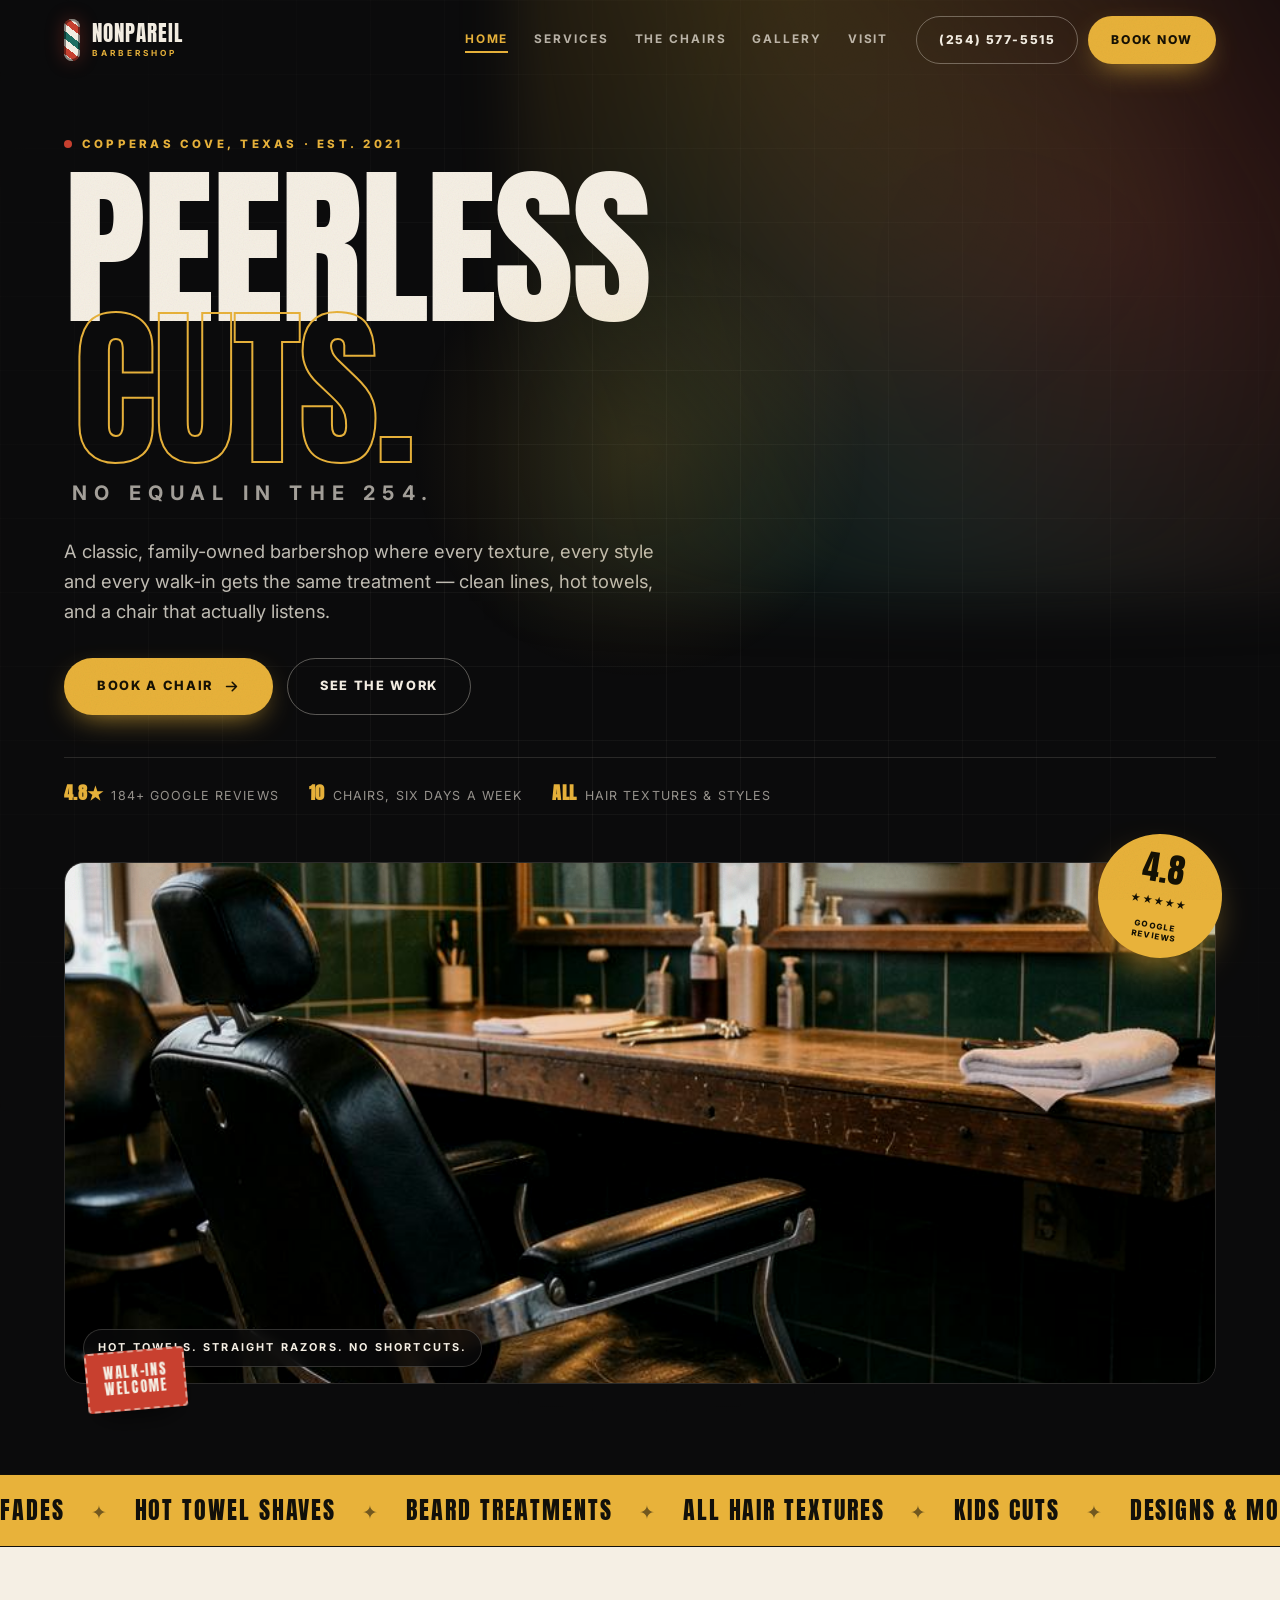
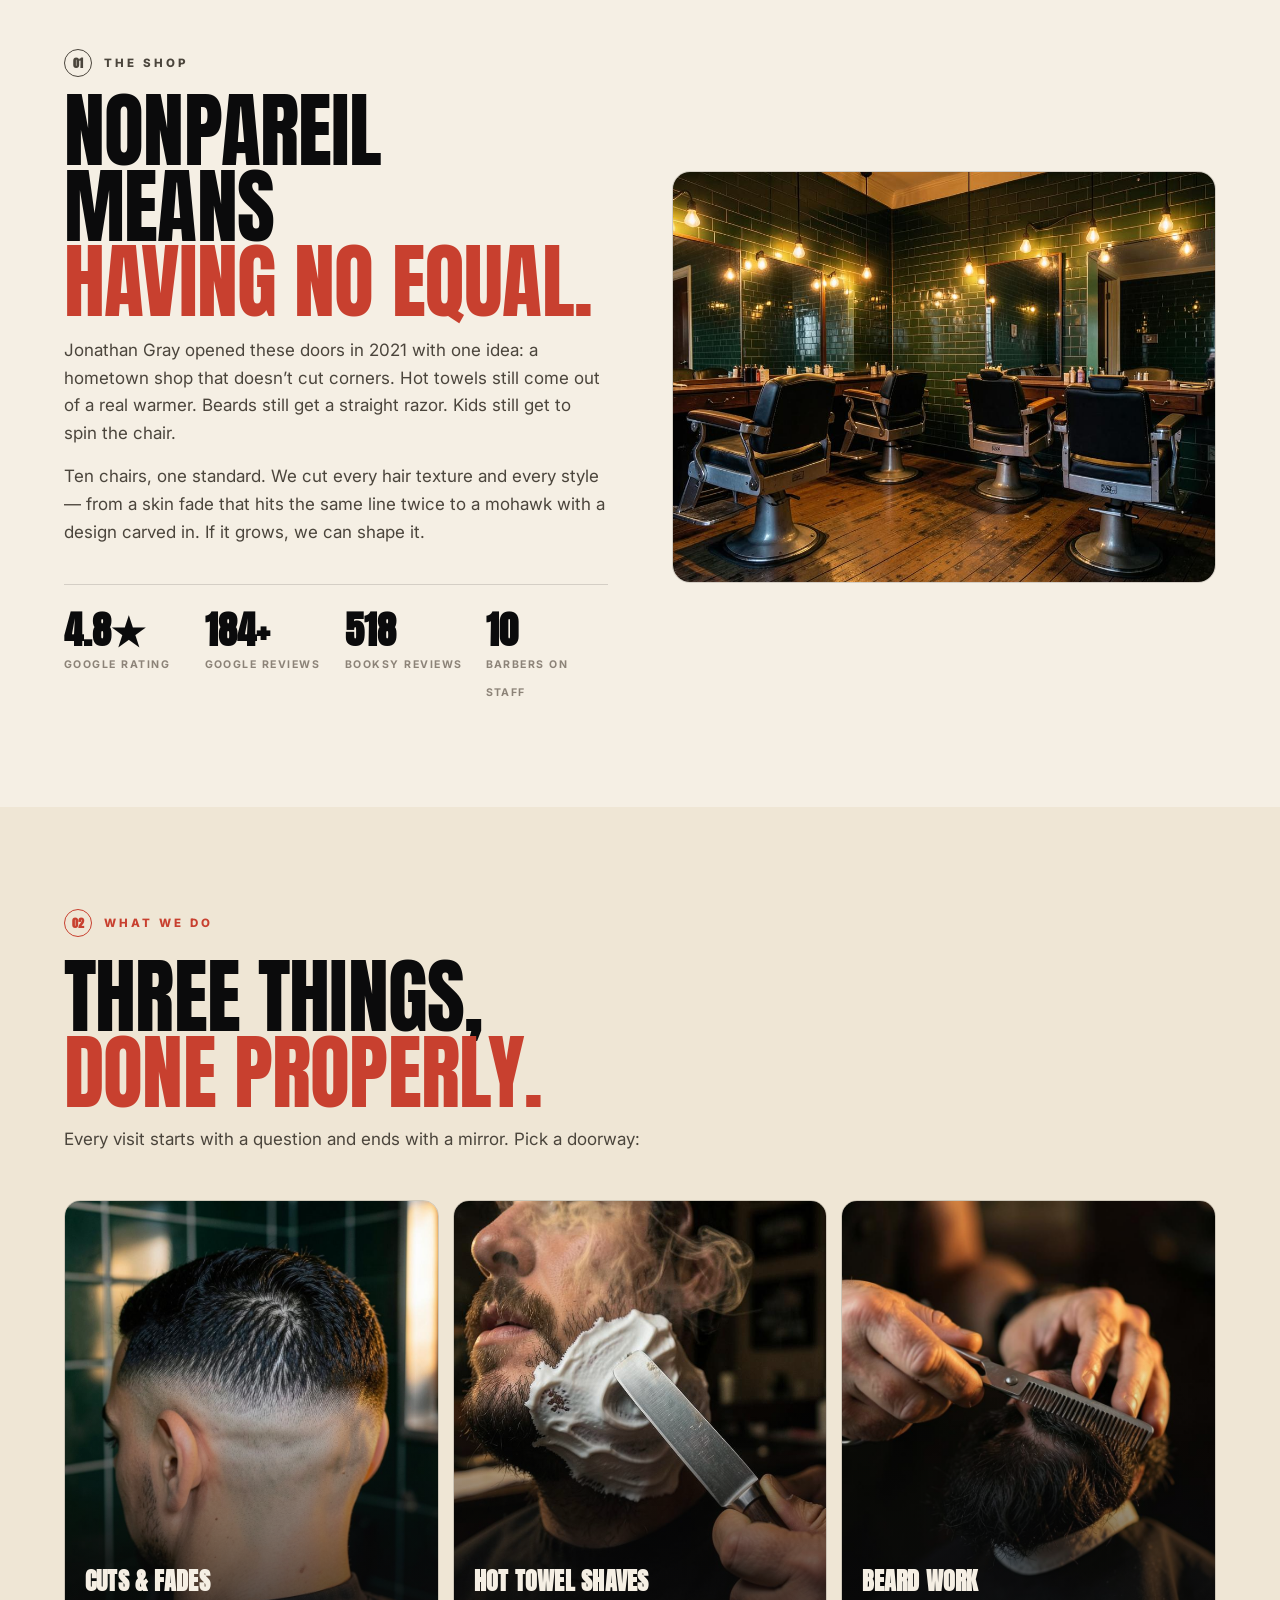
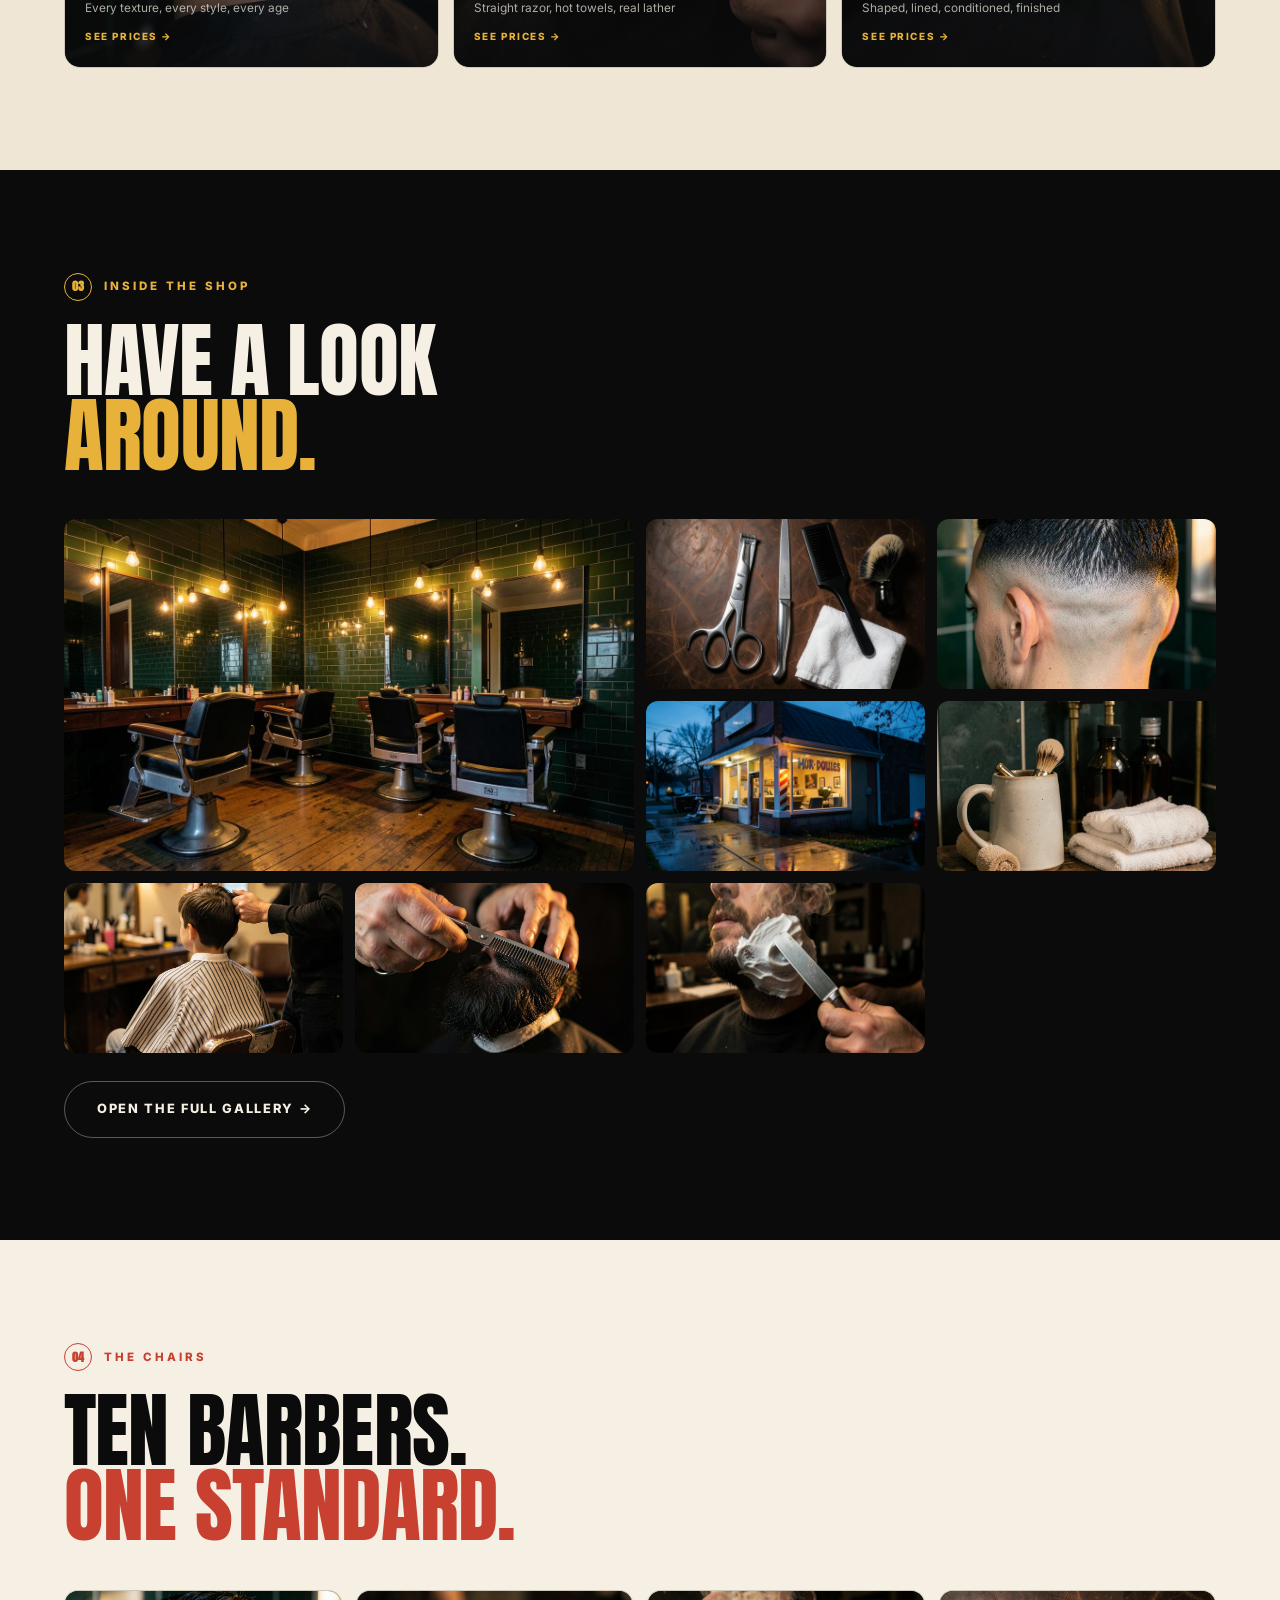
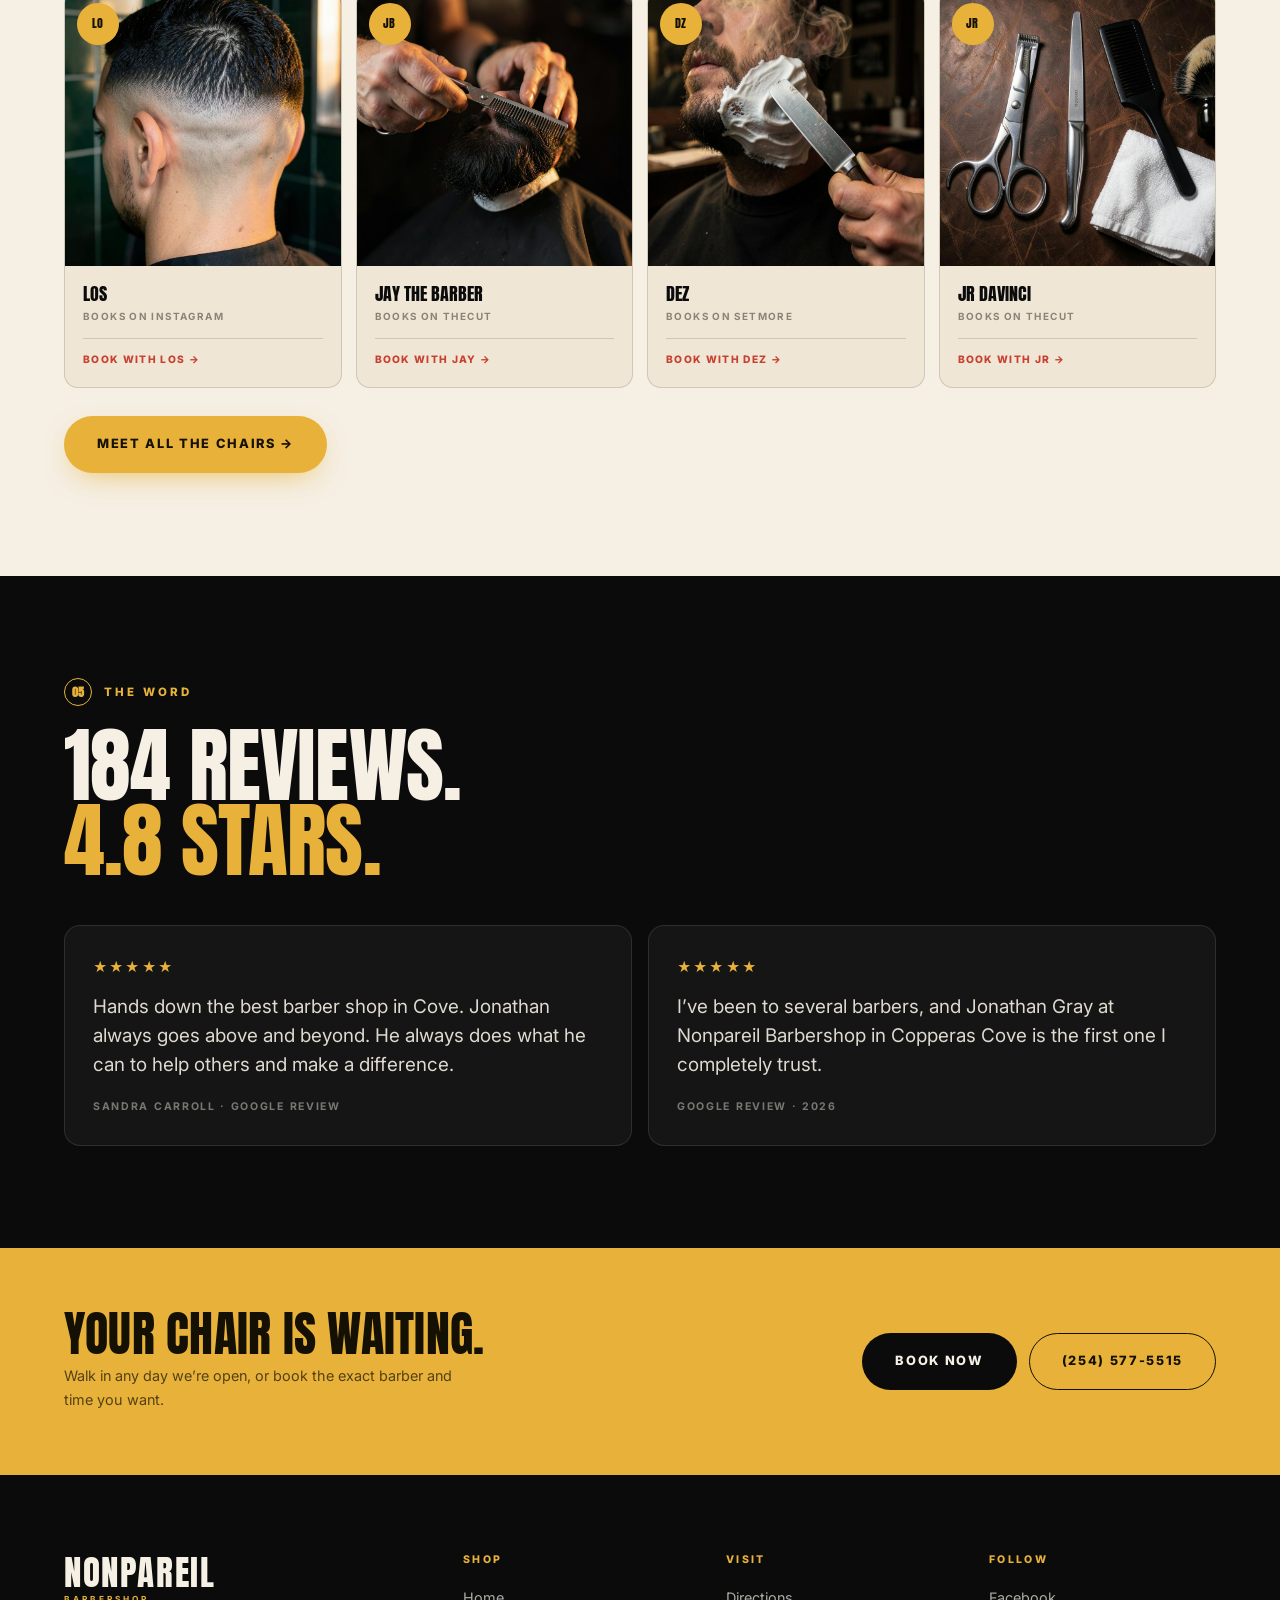
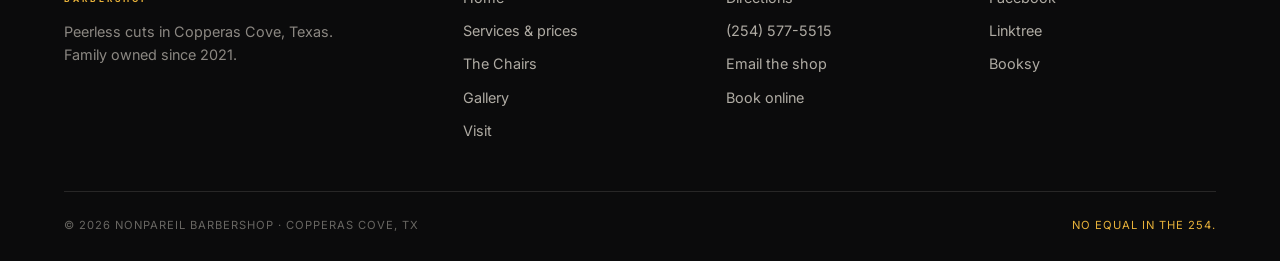
==== commit 94f79e00: "Multi-page build with full photo set" ====
--- a/index.html
+++ b/index.html
@@ -6,86 +6,74 @@
 <title>Nonpareil Barbershop — Peerless Cuts in Copperas Cove, TX</title>
 <meta name="description" content="Nonpareil Barbershop is a classic family barbershop in Copperas Cove, TX. All hair textures, all styles, hot towel shaves and beard work. 4.8 stars from 180+ Google reviews. Walk-ins welcome.">
 <meta name="theme-color" content="#0b0b0c">
-<meta property="og:title" content="Nonpareil Barbershop — Peerless Cuts in Copperas Cove, TX">
-<meta property="og:description" content="A classic family barbershop in Copperas Cove. All textures, all styles, hot towel shaves. 4.8★ from 180+ Google reviews.">
-<meta property="og:type" content="website">
 <link rel="preconnect" href="https://fonts.googleapis.com">
 <link rel="preconnect" href="https://fonts.gstatic.com" crossorigin>
 <link href="https://fonts.googleapis.com/css2?family=Anton&family=Inter:wght@400;500;600;700;800&display=swap" rel="stylesheet">
 <link rel="stylesheet" href="styles.css">
+<link rel="stylesheet" href="pages.css">
 <link rel="icon" href="data:image/svg+xml,<svg xmlns='http://www.w3.org/2000/svg' viewBox='0 0 100 100'><rect width='100' height='100' fill='%230b0b0c'/><text y='74' x='50' text-anchor='middle' font-family='Arial Black,Arial' font-size='62' fill='%23e8b23a'>N</text></svg>">
 </head>
 <body class="grain">
-
 <div class="cursor-glow" aria-hidden="true"></div>
 
-<!-- ── NAV ────────────────────────────────────────────── -->
 <header class="nav" id="nav">
-  <a class="nav__brand" href="#top">
+  <a class="nav__brand" href="index.html">
     <span class="pole" aria-hidden="true"></span>
     <span class="nav__word">NONPAREIL<em>Barbershop</em></span>
   </a>
   <nav class="nav__links" aria-label="Primary">
-    <a href="#shop">The Shop</a>
-    <a href="#services">Services</a>
-    <a href="#barbers">The Chairs</a>
-    <a href="#visit">Visit</a>
+    <a href="index.html" class="is-active">Home</a>
+    <a href="services.html">Services</a>
+    <a href="barbers.html">The Chairs</a>
+    <a href="gallery.html">Gallery</a>
+    <a href="visit.html">Visit</a>
   </nav>
   <div class="nav__actions">
     <a class="btn btn--ghost" href="tel:+12545775515">(254) 577-5515</a>
     <a class="btn btn--gold" href="https://linktr.ee/nonpareilbarbershop" target="_blank" rel="noopener">Book Now</a>
   </div>
-  <button class="nav__burger" id="burger" aria-label="Menu" aria-expanded="false">
-    <span></span><span></span>
-  </button>
+  <button class="nav__burger" id="burger" aria-label="Menu" aria-expanded="false"><span></span><span></span></button>
 </header>
 
 <div class="sheet" id="sheet">
-  <a href="#shop">The Shop</a>
-  <a href="#services">Services</a>
-  <a href="#barbers">The Chairs</a>
-  <a href="#reviews">Reviews</a>
-  <a href="#visit">Visit</a>
+  <a href="index.html" class="is-active">Home</a>
+  <a href="services.html">Services</a>
+  <a href="barbers.html">The Chairs</a>
+  <a href="gallery.html">Gallery</a>
+  <a href="visit.html">Visit</a>
   <a class="sheet__cta" href="https://linktr.ee/nonpareilbarbershop" target="_blank" rel="noopener">Book a chair →</a>
 </div>
 
-<main id="top">
-
-  <!-- ── HERO ─────────────────────────────────────────── -->
+<main>
+
+  <!-- HERO -->
   <section class="hero">
     <div class="hero__noise" aria-hidden="true"></div>
     <div class="hero__inner">
-      <p class="eyebrow reveal">
-        <span class="dot"></span> Copperas Cove, Texas · Est. 2021
-      </p>
-
-      <h1 class="hero__title reveal" data-stagger>
+      <p class="eyebrow reveal"><span class="dot"></span> Copperas Cove, Texas · Est. 2021</p>
+      <h1 class="hero__title reveal">
         <span class="line">PEERLESS</span>
         <span class="line line--outline">CUTS.</span>
         <span class="line line--small">No equal in the 254.</span>
       </h1>
-
       <p class="hero__lede reveal">
         A classic, family-owned barbershop where every texture, every style and every
         walk-in gets the same treatment — clean lines, hot towels, and a chair that
         actually listens.
       </p>
-
       <div class="hero__cta reveal">
         <a class="btn btn--gold btn--lg" href="https://linktr.ee/nonpareilbarbershop" target="_blank" rel="noopener">
           Book a chair
           <svg viewBox="0 0 24 24" aria-hidden="true"><path d="M5 12h14M13 6l6 6-6 6" fill="none" stroke="currentColor" stroke-width="2.2" stroke-linecap="round" stroke-linejoin="round"/></svg>
         </a>
-        <a class="btn btn--ghost btn--lg" href="tel:+12545775515">Call the shop</a>
-      </div>
-
+        <a class="btn btn--ghost btn--lg" href="gallery.html">See the work</a>
+      </div>
       <ul class="hero__meta reveal">
         <li><strong>4.8★</strong> 184+ Google reviews</li>
         <li><strong>10</strong> chairs, six days a week</li>
         <li><strong>All</strong> hair textures &amp; styles</li>
       </ul>
     </div>
-
     <div class="hero__art">
       <figure class="hero__frame reveal">
         <img src="images/hero.jpg" alt="Warm light inside a classic barbershop, clippers and a leather chair ready for the next cut" loading="eager">
@@ -98,13 +86,9 @@
       </div>
       <div class="badge badge--stamp">WALK-INS<br>WELCOME</div>
     </div>
-
-    <a class="hero__scroll" href="#shop" aria-label="Scroll to content">
-      <span>Scroll</span><span class="hero__scroll-line"></span>
-    </a>
-  </section>
-
-  <!-- ── MARQUEE ──────────────────────────────────────── -->
+  </section>
+
+  <!-- MARQUEE -->
   <div class="marquee" aria-hidden="true">
     <div class="marquee__track">
       <span>Fades</span><i>✦</i><span>Hot towel shaves</span><i>✦</i><span>Beard treatments</span><i>✦</i>
@@ -116,10 +100,10 @@
     </div>
   </div>
 
-  <!-- ── THE SHOP ─────────────────────────────────────── -->
-  <section class="shop" id="shop">
-    <div class="shop__grid">
-      <div class="shop__copy">
+  <!-- SHOP -->
+  <section class="psec psec--cream" id="shop">
+    <div class="psec__inner split">
+      <div class="split__body">
         <p class="kicker reveal"><span>01</span> The Shop</p>
         <h2 class="h2 reveal">Nonpareil means<br><em>having no equal.</em></h2>
         <p class="reveal">
@@ -132,7 +116,6 @@
           skin fade that hits the same line twice to a mohawk with a design carved in.
           If it grows, we can shape it.
         </p>
-
         <ul class="stats reveal">
           <li><b>4.8★</b><span>Google rating</span></li>
           <li><b>184+</b><span>Google reviews</span></li>
@@ -140,242 +123,128 @@
           <li><b>10</b><span>barbers on staff</span></li>
         </ul>
       </div>
-
-      <div class="shop__media">
-        <figure class="polaroid polaroid--one reveal">
-          <img src="images/shop.jpg" alt="Barber shaping a fade with clippers, detail of the finished line work" loading="lazy">
-        </figure>
-        <div class="quote-card reveal">
-          <span class="quote-card__mark">“</span>
-          <p>It’s more than a haircut — it’s an experience.</p>
-          <span class="quote-card__by">— the shop’s own words</span>
-        </div>
-        <div class="pill pill--float">ALL TEXTURES<br>ALL STYLES</div>
-      </div>
-    </div>
-  </section>
-
-  <!-- ── SERVICES ─────────────────────────────────────── -->
-  <section class="services" id="services">
-    <div class="services__head">
-      <p class="kicker kicker--light reveal"><span>02</span> The Menu</p>
-      <h2 class="h2 h2--light reveal">Straight prices.<br><em>No surprises.</em></h2>
-      <p class="services__note reveal">Cash, card, and walk-ins. Add a hot towel shave or a beard treatment to any cut — ask your barber.</p>
-    </div>
-
-    <ul class="price-list">
-      <li class="price reveal">
-        <span class="price__num">01</span>
-        <span class="price__name">Men’s Cut</span>
-        <span class="price__desc">Consult, cut, lineup, finish</span>
-        <span class="price__amt">$30</span>
-      </li>
-      <li class="price reveal">
-        <span class="price__num">02</span>
-        <span class="price__name">Cut + Beard</span>
-        <span class="price__desc">Full cut and a shaped, lined beard</span>
-        <span class="price__amt">$40</span>
-      </li>
-      <li class="price reveal">
-        <span class="price__num">03</span>
-        <span class="price__name">Kids Cut</span>
-        <span class="price__desc">Ages 12 and under, patience included</span>
-        <span class="price__amt">$30</span>
-      </li>
-      <li class="price reveal">
-        <span class="price__num">04</span>
-        <span class="price__name">Senior Cut</span>
-        <span class="price__desc">65 and up</span>
-        <span class="price__amt">$20</span>
-      </li>
-      <li class="price reveal">
-        <span class="price__num">05</span>
-        <span class="price__name">Clean Up</span>
-        <span class="price__desc">Edges, neck and line work between cuts</span>
-        <span class="price__amt">$15</span>
-      </li>
-      <li class="price reveal">
-        <span class="price__num">06</span>
-        <span class="price__name">Shave &amp; Treatment</span>
-        <span class="price__desc">Hot towel shave · beard treatment · facial</span>
-        <span class="price__amt price__amt--ask">Ask</span>
-      </li>
-    </ul>
-
-    <div class="services__foot reveal">
-      <a class="btn btn--gold btn--lg" href="https://linktr.ee/nonpareilbarbershop" target="_blank" rel="noopener">Pick your barber →</a>
-      <p>Prices are standard shop pricing — add-ons and designs may vary by barber.</p>
-    </div>
-  </section>
-
-  <!-- ── BARBERS ──────────────────────────────────────── -->
-  <section class="barbers" id="barbers">
-    <div class="barbers__head">
-      <p class="kicker reveal"><span>03</span> The Chairs</p>
-      <h2 class="h2 reveal">Ten barbers.<br><em>One standard.</em></h2>
-      <p class="reveal barbers__lede">
-        Every chair runs its own calendar, so book with the barber you want — or roll the
-        dice and walk in. Tap a name to book direct.
-      </p>
-    </div>
-
-    <div class="chairs">
-      <a class="chair reveal" href="https://instagram.com/clippa_los361" target="_blank" rel="noopener">
-        <span class="chair__mono">LO</span>
-        <span class="chair__name">Los</span>
-        <span class="chair__go">Book on Instagram →</span>
-      </a>
-      <a class="chair reveal" href="https://bigmarkthebarber96.booksy.com/" target="_blank" rel="noopener">
-        <span class="chair__mono">MK</span>
-        <span class="chair__name">Mark</span>
-        <span class="chair__go">Book on Booksy →</span>
-      </a>
-      <a class="chair reveal" href="https://book.thecut.co/jrDavinci" target="_blank" rel="noopener">
-        <span class="chair__mono">JR</span>
-        <span class="chair__name">JR DaVinci</span>
-        <span class="chair__go">Book on TheCut →</span>
-      </a>
-      <a class="chair reveal" href="https://nonpareilbarbershop.booksy.com/" target="_blank" rel="noopener">
-        <span class="chair__mono">AT</span>
-        <span class="chair__name">Arthur Tovar</span>
-        <span class="chair__go">Book on Booksy →</span>
-      </a>
-      <a class="chair reveal" href="https://book.thecut.co/donchancutz" target="_blank" rel="noopener">
-        <span class="chair__mono">CH</span>
-        <span class="chair__name">Chan</span>
-        <span class="chair__go">Book on TheCut →</span>
-      </a>
-      <a class="chair reveal" href="https://book.thecut.co/JAYTHEBARBER" target="_blank" rel="noopener">
-        <span class="chair__mono">JB</span>
-        <span class="chair__name">Jay the Barber</span>
-        <span class="chair__go">Book on TheCut →</span>
-      </a>
-      <a class="chair reveal" href="https://dezwalker254.setmore.com/" target="_blank" rel="noopener">
-        <span class="chair__mono">DZ</span>
-        <span class="chair__name">Dez</span>
-        <span class="chair__go">Book on Setmore →</span>
-      </a>
-      <a class="chair chair--walkin reveal" href="tel:+12545775515">
-        <span class="chair__mono">+</span>
-        <span class="chair__name">Walk in</span>
-        <span class="chair__go">Or call the shop →</span>
-      </a>
-    </div>
-  </section>
-
-  <!-- ── REVIEWS ──────────────────────────────────────── -->
-  <section class="reviews" id="reviews">
-    <div class="reviews__head">
-      <p class="kicker kicker--light reveal"><span>04</span> The Word</p>
-      <h2 class="h2 h2--light reveal">184 reviews.<br><em>4.8 stars.</em></h2>
-    </div>
-
-    <div class="review-grid">
-      <blockquote class="review reveal">
-        <span class="review__stars">★★★★★</span>
-        <p>Hands down the best barber shop in Cove. Jonathan always goes above and beyond. He always does what he can to help others and make a difference.</p>
-        <footer>Sandra Carroll · Google review</footer>
-      </blockquote>
-      <blockquote class="review reveal">
-        <span class="review__stars">★★★★★</span>
-        <p>I’ve been to several barbers, and Jonathan Gray at Nonpareil Barbershop in Copperas Cove is the first one I completely trust.</p>
-        <footer>Google review · 2026</footer>
-      </blockquote>
-      <blockquote class="review review--big reveal">
-        <span class="review__stars">★★★★★</span>
-        <p>Clean shop, cold drinks, hot towels, and a fade that holds its line for weeks. It stopped feeling like an errand and started feeling like a standing appointment.</p>
-        <footer>What regulars keep telling us</footer>
-      </blockquote>
-    </div>
-
-    <div class="reviews__cta reveal">
-      <a class="btn btn--ghost btn--lg" href="https://www.google.com/maps/search/?api=1&amp;query=Nonpareil+Barbershop+2518+E+Business+Hwy+190+Copperas+Cove+TX" target="_blank" rel="noopener">Read all 184 reviews on Google</a>
-    </div>
-  </section>
-
-  <!-- ── VISIT ────────────────────────────────────────── -->
-  <section class="visit" id="visit">
-    <div class="visit__grid">
-      <div class="visit__info">
-        <p class="kicker reveal"><span>05</span> Visit</p>
-        <h2 class="h2 reveal">Pull up.<br><em>We’ll get you right.</em></h2>
-
-        <div class="visit__block reveal">
-          <h3>Find us</h3>
-          <p>2518 E Business Hwy 190, Suite B<br>Copperas Cove, TX 76522</p>
-          <a class="link-arrow" href="https://www.google.com/maps/search/?api=1&amp;query=Nonpareil+Barbershop+2518+E+Business+Hwy+190+Copperas+Cove+TX" target="_blank" rel="noopener">Open in Google Maps →</a>
-        </div>
-
-        <div class="visit__block reveal">
-          <h3>Call or write</h3>
-          <p><a href="tel:+12545775515">(254) 577-5515</a><br><a href="mailto:jdabarber254@gmail.com">jdabarber254@gmail.com</a></p>
-        </div>
-
-        <div class="visit__block reveal">
-          <h3>Hours</h3>
-          <table class="hours">
-            <tr><th>Mon – Fri</th><td>9:00 AM – 5:00 PM</td></tr>
-            <tr><th>Saturday</th><td>8:00 AM – 5:00 PM</td></tr>
-            <tr><th>Sunday</th><td class="closed">Closed</td></tr>
-          </table>
-        </div>
-      </div>
-
-      <div class="visit__aside reveal">
-        <div class="cta-card">
-          <span class="cta-card__tag">Walk-ins welcome</span>
-          <h3>Don’t wait on hold.</h3>
-          <p>Book the exact barber and time you want, or just come through. First chair open takes you.</p>
-          <a class="btn btn--dark btn--lg" href="https://linktr.ee/nonpareilbarbershop" target="_blank" rel="noopener">Book now</a>
-          <a class="cta-card__phone" href="tel:+12545775515">or call (254) 577-5515</a>
-        </div>
-
-        <ul class="perks">
-          <li>Free Wi-Fi</li>
-          <li>Card accepted</li>
-          <li>Kids welcome</li>
-          <li>Wheelchair accessible</li>
-          <li>Free parking</li>
-        </ul>
-      </div>
-    </div>
-  </section>
-
-  <!-- ── FAQ ──────────────────────────────────────────── -->
-  <section class="faq">
-    <p class="kicker reveal"><span>06</span> Straight answers</p>
-    <h2 class="h2 reveal">Before you sit down.</h2>
-
-    <div class="faq__list">
-      <details class="reveal">
-        <summary>Do I need an appointment?</summary>
-        <p>No. Walk-ins are welcome every day we’re open. If you want a specific barber or a specific time, book through the links above — the chairs run their own calendars.</p>
-      </details>
-      <details class="reveal">
-        <summary>Do you cut all hair textures?</summary>
-        <p>Yes. Straight, wavy, curly, coily — every texture and every style. That’s the whole point of the name.</p>
-      </details>
-      <details class="reveal">
-        <summary>Can you do designs, mohawks and line work?</summary>
-        <p>Absolutely. Designs, hard parts, mohawks, beard shapes — tell your barber what you’re picturing and bring a photo if you have one.</p>
-      </details>
-      <details class="reveal">
-        <summary>Do you take kids?</summary>
-        <p>All day. Kids cuts are $30 and we’re patient with first-timers, wiggly ones, and everything in between.</p>
-      </details>
-      <details class="reveal">
-        <summary>What’s a hot towel shave?</summary>
-        <p>A proper straight-razor shave with hot towels, lather and a finish that leaves your face feeling brand new. Ask your barber to add it on.</p>
-      </details>
-      <details class="reveal">
-        <summary>Where exactly are you?</summary>
-        <p>2518 E Business Hwy 190, Suite B in Copperas Cove — right on the 190 strip. <a href="https://www.google.com/maps/search/?api=1&amp;query=Nonpareil+Barbershop+2518+E+Business+Hwy+190+Copperas+Cove+TX" target="_blank" rel="noopener">Get directions</a>.</p>
-      </details>
+      <figure class="split__media reveal">
+        <img src="images/interior.jpg" alt="Row of vintage barber chairs facing mirrors under warm Edison bulbs" loading="lazy">
+      </figure>
+    </div>
+  </section>
+
+  <!-- WHAT WE DO -->
+  <section class="psec psec--cream2">
+    <div class="psec__inner">
+      <div class="psec__head">
+        <p class="kicker reveal"><span>02</span> What we do</p>
+        <h2 class="h2 reveal">Three things,<br><em>done properly.</em></h2>
+        <p class="psec__lead reveal">Every visit starts with a question and ends with a mirror. Pick a doorway:</p>
+      </div>
+      <div class="tilegrid">
+        <a class="tile reveal" href="services.html">
+          <img src="images/fade.jpg" alt="Close-up of a sharp skin fade with a crisp lineup" loading="lazy">
+          <span class="tile__txt"><b>Cuts &amp; Fades</b><small>Every texture, every style, every age</small><span class="tile__go">See prices →</span></span>
+        </a>
+        <a class="tile reveal" href="services.html">
+          <img src="images/shave.jpg" alt="Hot towel straight razor shave in progress" loading="lazy">
+          <span class="tile__txt"><b>Hot Towel Shaves</b><small>Straight razor, hot towels, real lather</small><span class="tile__go">See prices →</span></span>
+        </a>
+        <a class="tile reveal" href="services.html">
+          <img src="images/beard.jpg" alt="Barber shaping a beard with scissors and comb" loading="lazy">
+          <span class="tile__txt"><b>Beard Work</b><small>Shaped, lined, conditioned, finished</small><span class="tile__go">See prices →</span></span>
+        </a>
+      </div>
+    </div>
+  </section>
+
+  <!-- GALLERY PREVIEW -->
+  <section class="psec psec--dark">
+    <div class="psec__inner">
+      <div class="psec__head">
+        <p class="kicker kicker--light reveal"><span>03</span> Inside the shop</p>
+        <h2 class="h2 h2--light reveal">Have a look<br><em>around.</em></h2>
+      </div>
+      <div class="gallery reveal">
+        <a class="gallery__item gallery__item--big" href="images/interior.jpg" data-lightbox><img src="images/interior.jpg" alt="Barbershop interior with chairs and mirrors" loading="lazy"></a>
+        <a class="gallery__item" href="images/tools.jpg" data-lightbox><img src="images/tools.jpg" alt="Barber tools laid out on leather" loading="lazy"></a>
+        <a class="gallery__item" href="images/fade.jpg" data-lightbox><img src="images/fade.jpg" alt="Sharp skin fade detail" loading="lazy"></a>
+        <a class="gallery__item" href="images/storefront.jpg" data-lightbox><img src="images/storefront.jpg" alt="Barbershop storefront at dusk with a glowing barber pole" loading="lazy"></a>
+        <a class="gallery__item" href="images/detail.jpg" data-lightbox><img src="images/detail.jpg" alt="Shaving mug, brush and tonic bottles on a shelf" loading="lazy"></a>
+        <a class="gallery__item" href="images/kid.jpg" data-lightbox><img src="images/kid.jpg" alt="A kid in the barber chair wearing a cape" loading="lazy"></a>
+        <a class="gallery__item" href="images/beard.jpg" data-lightbox><img src="images/beard.jpg" alt="Beard trim detail" loading="lazy"></a>
+        <a class="gallery__item" href="images/shave.jpg" data-lightbox><img src="images/shave.jpg" alt="Straight razor shave with lather" loading="lazy"></a>
+      </div>
+      <div style="margin-top:28px">
+        <a class="btn btn--ghost btn--lg" href="gallery.html">Open the full gallery →</a>
+      </div>
+    </div>
+  </section>
+
+  <!-- CHAIRS PREVIEW -->
+  <section class="psec psec--cream">
+    <div class="psec__inner">
+      <div class="psec__head">
+        <p class="kicker reveal"><span>04</span> The Chairs</p>
+        <h2 class="h2 reveal">Ten barbers.<br><em>One standard.</em></h2>
+      </div>
+      <div class="teamgrid">
+        <a class="team reveal" href="https://instagram.com/clippa_los361" target="_blank" rel="noopener">
+          <span class="team__imgwrap"><img src="images/fade.jpg" alt="Barbershop work"><span class="team__mono">LO</span></span>
+          <span class="team__body"><span class="team__name">Los</span><span class="team__role">Books on Instagram</span><span class="team__go">Book with Los →</span></span>
+        </a>
+        <a class="team reveal" href="https://book.thecut.co/JAYTHEBARBER" target="_blank" rel="noopener">
+          <span class="team__imgwrap"><img src="images/beard.jpg" alt="Barbershop work"><span class="team__mono">JB</span></span>
+          <span class="team__body"><span class="team__name">Jay the Barber</span><span class="team__role">Books on TheCut</span><span class="team__go">Book with Jay →</span></span>
+        </a>
+        <a class="team reveal" href="https://dezwalker254.setmore.com/" target="_blank" rel="noopener">
+          <span class="team__imgwrap"><img src="images/shave.jpg" alt="Barbershop work"><span class="team__mono">DZ</span></span>
+          <span class="team__body"><span class="team__name">Dez</span><span class="team__role">Books on Setmore</span><span class="team__go">Book with Dez →</span></span>
+        </a>
+        <a class="team reveal" href="https://book.thecut.co/jrDavinci" target="_blank" rel="noopener">
+          <span class="team__imgwrap"><img src="images/tools.jpg" alt="Barbershop work"><span class="team__mono">JR</span></span>
+          <span class="team__body"><span class="team__name">JR DaVinci</span><span class="team__role">Books on TheCut</span><span class="team__go">Book with JR →</span></span>
+        </a>
+      </div>
+      <div style="margin-top:28px">
+        <a class="btn btn--gold btn--lg" href="barbers.html">Meet all the chairs →</a>
+      </div>
+    </div>
+  </section>
+
+  <!-- REVIEWS -->
+  <section class="psec psec--dark">
+    <div class="psec__inner">
+      <div class="psec__head">
+        <p class="kicker kicker--light reveal"><span>05</span> The Word</p>
+        <h2 class="h2 h2--light reveal">184 reviews.<br><em>4.8 stars.</em></h2>
+      </div>
+      <div class="review-grid">
+        <blockquote class="review reveal">
+          <span class="review__stars">★★★★★</span>
+          <p>Hands down the best barber shop in Cove. Jonathan always goes above and beyond. He always does what he can to help others and make a difference.</p>
+          <footer>Sandra Carroll · Google review</footer>
+        </blockquote>
+        <blockquote class="review reveal">
+          <span class="review__stars">★★★★★</span>
+          <p>I’ve been to several barbers, and Jonathan Gray at Nonpareil Barbershop in Copperas Cove is the first one I completely trust.</p>
+          <footer>Google review · 2026</footer>
+        </blockquote>
+      </div>
+    </div>
+  </section>
+
+  <!-- BAND -->
+  <section class="band">
+    <div class="band__inner">
+      <div>
+        <h2>Your chair is waiting.</h2>
+        <p>Walk in any day we’re open, or book the exact barber and time you want.</p>
+      </div>
+      <div class="band__actions">
+        <a class="btn btn--dark btn--lg" href="https://linktr.ee/nonpareilbarbershop" target="_blank" rel="noopener">Book now</a>
+        <a class="btn btn--lg" style="border:1.5px solid #141104" href="tel:+12545775515">(254) 577-5515</a>
+      </div>
     </div>
   </section>
 </main>
 
-<!-- ── FOOTER ─────────────────────────────────────────── -->
 <footer class="footer">
   <div class="footer__top">
     <div class="footer__brand">
@@ -384,10 +253,11 @@
     </div>
     <div class="footer__col">
       <h4>Shop</h4>
-      <a href="#shop">The Shop</a>
-      <a href="#services">Services &amp; prices</a>
-      <a href="#barbers">The Chairs</a>
-      <a href="#reviews">Reviews</a>
+      <a href="index.html">Home</a>
+      <a href="services.html">Services &amp; prices</a>
+      <a href="barbers.html">The Chairs</a>
+      <a href="gallery.html">Gallery</a>
+      <a href="visit.html">Visit</a>
     </div>
     <div class="footer__col">
       <h4>Visit</h4>
@@ -409,6 +279,7 @@
   </div>
 </footer>
 
+<div class="lightbox" id="lightbox"><button class="lightbox__close" aria-label="Close">×</button><img alt=""></div>
 <script src="script.js"></script>
 </body>
 </html>
--- a/pages.css
+++ b/pages.css
@@ -0,0 +1,252 @@
+/* ============================================================
+   NONPAREIL — inner pages, galleries, lightbox
+   ============================================================ */
+
+/* nav active state */
+.nav__links a.is-active{opacity:1;color:var(--gold)}
+.nav__links a.is-active::after{width:100%}
+.sheet a.is-active{color:var(--gold)}
+
+/* ── page hero ─────────────────────────────────────────── */
+.pagehero{
+  position:relative;
+  background:var(--ink);
+  color:var(--cream);
+  padding:clamp(128px,16vh,190px) var(--pad) clamp(52px,7vw,86px);
+  overflow:hidden;
+  isolation:isolate;
+}
+.pagehero__bg{position:absolute;inset:0;z-index:-2}
+.pagehero__bg img{width:100%;height:100%;object-fit:cover;opacity:.36;filter:saturate(.9)}
+.pagehero::after{
+  content:"";position:absolute;inset:0;z-index:-1;
+  background:
+    radial-gradient(90% 80% at 15% 10%,rgba(11,11,12,.55),transparent 70%),
+    linear-gradient(180deg,rgba(11,11,12,.72) 0%,rgba(11,11,12,.87) 62%,var(--ink) 100%);
+}
+.pagehero__inner{max-width:var(--max);margin:0 auto}
+.crumb{
+  display:flex;align-items:center;gap:8px;flex-wrap:wrap;
+  font-size:.66rem;font-weight:800;letter-spacing:.2em;text-transform:uppercase;
+  color:rgba(245,239,228,.45);margin:0 0 18px;
+}
+.crumb a:hover{color:var(--gold)}
+.crumb span{color:var(--gold)}
+.pagehero h1{font-size:clamp(2.6rem,8.5vw,6.4rem);line-height:.88;letter-spacing:-.01em;margin:0 0 20px}
+.pagehero h1 em{font-style:normal;color:transparent;-webkit-text-stroke:2px var(--gold)}
+.pagehero__lede{max-width:56ch;color:rgba(245,239,228,.75);margin:0;font-size:clamp(.98rem,1.4vw,1.1rem)}
+.pagehero__meta{
+  list-style:none;display:flex;flex-wrap:wrap;gap:10px 28px;
+  margin:26px 0 0;padding:0;
+  font-size:.68rem;font-weight:700;letter-spacing:.14em;text-transform:uppercase;
+  color:rgba(245,239,228,.55);
+}
+.pagehero__meta li{display:flex;align-items:center;gap:9px}
+.pagehero__meta li::before{content:"✦";color:var(--gold);font-size:.8em}
+
+/* ── generic page section ──────────────────────────────── */
+.psec{padding:clamp(56px,8vw,104px) var(--pad)}
+.psec--cream{background:var(--cream)}
+.psec--cream2{background:var(--cream-2)}
+.psec--dark{background:var(--ink);color:var(--cream)}
+.psec__inner{max-width:var(--max);margin:0 auto}
+.psec__head{max-width:64ch;margin-bottom:clamp(28px,4vw,46px)}
+.psec__head .h2{margin-bottom:16px}
+.psec__lead{color:#4b453c;margin:0}
+.psec--dark .psec__lead{color:rgba(245,239,228,.66)}
+
+/* ── split two column ──────────────────────────────────── */
+.split{display:grid;grid-template-columns:1fr 1fr;gap:clamp(28px,5vw,72px);align-items:center}
+.split__media{margin:0;border-radius:18px;overflow:hidden;border:1px solid var(--line);position:relative}
+.split__media img{width:100%;height:clamp(260px,32vw,420px);object-fit:cover;transition:transform 1s var(--ease)}
+.split__media:hover img{transform:scale(1.04)}
+.split__body p{color:#4b453c;margin:0 0 16px;max-width:52ch}
+.psec--dark .split__body p{color:rgba(245,239,228,.72)}
+.split__body .h2{margin-bottom:18px}
+
+/* ── image tiles ───────────────────────────────────────── */
+.tilegrid{display:grid;grid-template-columns:repeat(3,1fr);gap:14px;margin-top:8px}
+.tile{
+  position:relative;display:block;border-radius:16px;overflow:hidden;
+  border:1px solid var(--line);aspect-ratio:4/5;isolation:isolate;
+}
+.tile img{width:100%;height:100%;object-fit:cover;transition:transform .9s var(--ease);filter:saturate(.98)}
+.tile::after{
+  content:"";position:absolute;inset:0;z-index:1;
+  background:linear-gradient(180deg,rgba(11,11,12,0) 34%,rgba(11,11,12,.86) 100%);
+}
+.tile:hover img{transform:scale(1.06)}
+.tile__txt{position:absolute;left:20px;right:20px;bottom:18px;z-index:2;color:var(--cream)}
+.tile__txt b{
+  display:block;font-family:var(--font-display);text-transform:uppercase;
+  font-size:clamp(1.1rem,1.9vw,1.5rem);line-height:1;letter-spacing:.01em;
+}
+.tile__txt small{display:block;margin-top:6px;font-size:.74rem;color:rgba(245,239,228,.7)}
+.tile__go{
+  display:inline-flex;align-items:center;gap:7px;margin-top:10px;
+  font-size:.62rem;font-weight:800;letter-spacing:.16em;text-transform:uppercase;color:var(--gold);
+}
+
+/* ── gallery ───────────────────────────────────────────── */
+.gallery{display:grid;grid-template-columns:repeat(4,1fr);grid-auto-rows:170px;gap:12px}
+.gallery__item{
+  position:relative;overflow:hidden;border-radius:12px;display:block;
+  background:var(--ink-3);cursor:zoom-in;
+}
+.gallery__item img{width:100%;height:100%;object-fit:cover;transition:transform .9s var(--ease),opacity .4s}
+.gallery__item:hover img{transform:scale(1.07);opacity:.92}
+.gallery__item::after{
+  content:"+";position:absolute;right:10px;bottom:8px;
+  font-size:1.1rem;color:var(--cream);opacity:0;transition:opacity .3s;
+  text-shadow:0 2px 8px rgba(0,0,0,.7);
+}
+.gallery__item:hover::after{opacity:1}
+.gallery__item--w2{grid-column:span 2}
+.gallery__item--h2{grid-row:span 2}
+.gallery__item--big{grid-column:span 2;grid-row:span 2}
+
+.lightbox{
+  position:fixed;inset:0;z-index:90;background:rgba(6,6,7,.94);
+  display:flex;align-items:center;justify-content:center;padding:5vh 4vw;
+  opacity:0;pointer-events:none;transition:opacity .3s;
+}
+.lightbox.is-open{opacity:1;pointer-events:auto}
+.lightbox img{max-width:100%;max-height:90vh;border-radius:10px;box-shadow:0 40px 90px -30px #000}
+.lightbox__close{
+  position:absolute;top:18px;right:22px;color:var(--cream);
+  font-size:2rem;line-height:1;background:none;border:0;cursor:pointer;padding:8px;
+}
+.lightbox__close:hover{color:var(--gold)}
+
+/* ── step list ─────────────────────────────────────────── */
+.steps{display:grid;grid-template-columns:repeat(4,1fr);gap:14px;counter-reset:s}
+.step{position:relative;padding:26px 22px;border:1px solid var(--line);border-radius:14px;background:var(--cream-2)}
+.step::before{
+  counter-increment:s;content:counter(s,decimal-leading-zero);
+  font-family:var(--font-display);font-size:.8rem;letter-spacing:.14em;
+  color:var(--crimson);display:block;margin-bottom:12px;
+}
+.step h3{font-family:var(--font-display);font-size:1.05rem;letter-spacing:.06em;margin:0 0 8px;text-transform:uppercase}
+.step p{font-size:.85rem;color:#4b453c;margin:0}
+.psec--dark .step{background:rgba(245,239,228,.05);border-color:rgba(245,239,228,.14)}
+.psec--dark .step::before{color:var(--gold)}
+.psec--dark .step p{color:rgba(245,239,228,.66)}
+.psec--dark .step h3{color:var(--cream)}
+
+/* ── barber team grid ──────────────────────────────────── */
+.teamgrid{display:grid;grid-template-columns:repeat(4,1fr);gap:14px}
+.team{
+  display:block;border-radius:14px;overflow:hidden;background:var(--cream-2);
+  border:1.5px solid var(--line);
+  transition:transform .4s var(--ease),background .4s,color .4s,border-color .4s;
+}
+.team:hover{transform:translateY(-5px);background:var(--ink);border-color:var(--ink);color:var(--cream)}
+.team__imgwrap{position:relative;aspect-ratio:1/1;overflow:hidden;background:var(--ink-3);display:block}
+.team__imgwrap img{width:100%;height:100%;object-fit:cover;filter:saturate(.96);transition:transform .8s var(--ease)}
+.team:hover .team__imgwrap img{transform:scale(1.06)}
+.team__mono{
+  position:absolute;left:12px;top:12px;display:grid;place-items:center;
+  min-width:42px;height:42px;padding:0 10px;border-radius:999px;
+  background:var(--gold);color:#141104;
+  font-family:var(--font-display);font-size:.78rem;letter-spacing:.06em;
+}
+.team__body{padding:18px 18px 20px;display:block}
+.team__name{
+  font-family:var(--font-display);text-transform:uppercase;
+  font-size:1.12rem;line-height:1.1;display:block;
+}
+.team__role{
+  display:block;margin-top:4px;font-size:.62rem;font-weight:700;
+  letter-spacing:.14em;text-transform:uppercase;color:var(--muted);transition:color .3s;
+}
+.team:hover .team__role{color:var(--gold)}
+.team__go{
+  display:block;margin-top:14px;padding-top:12px;border-top:1px solid var(--line);
+  font-size:.64rem;font-weight:800;letter-spacing:.13em;text-transform:uppercase;
+  color:var(--crimson);transition:color .3s,border-color .3s;
+}
+.team:hover .team__go{color:var(--gold);border-color:rgba(245,239,228,.2)}
+
+/* ── price table ───────────────────────────────────────── */
+.ptable{border-top:1px solid var(--line-l)}
+.ptable__row{
+  display:grid;grid-template-columns:1.1fr 1.6fr auto;gap:24px;align-items:baseline;
+  padding:20px 0;border-bottom:1px solid var(--line-l);
+  transition:padding .3s var(--ease),background .3s;
+}
+.ptable__row:hover{padding-left:14px;background:rgba(245,239,228,.04)}
+.ptable__name{font-family:var(--font-display);text-transform:uppercase;font-size:clamp(1.1rem,2vw,1.5rem);line-height:1}
+.ptable__desc{font-size:.86rem;color:rgba(245,239,228,.6)}
+.ptable__amt{font-family:var(--font-display);font-size:clamp(1.1rem,2vw,1.5rem);color:var(--gold);white-space:nowrap}
+.ptable--light{border-color:var(--line)}
+.ptable--light .ptable__row{border-color:var(--line)}
+.ptable--light .ptable__name{color:var(--ink)}
+.ptable--light .ptable__desc{color:var(--muted)}
+.ptable--light .ptable__amt{color:var(--crimson)}
+.ptable--light .ptable__row:hover{background:rgba(11,11,12,.03)}
+
+/* ── cta band ──────────────────────────────────────────── */
+.band{background:var(--gold);color:#141104;padding:clamp(40px,6vw,64px) var(--pad)}
+.band__inner{
+  max-width:var(--max);margin:0 auto;
+  display:flex;flex-wrap:wrap;align-items:center;justify-content:space-between;gap:24px;
+}
+.band h2{font-size:clamp(1.7rem,4vw,3rem);color:#141104;margin:0}
+.band p{margin:8px 0 0;font-size:.9rem;color:rgba(20,17,4,.7);max-width:46ch}
+.band__actions{display:flex;flex-wrap:wrap;gap:12px}
+.band .btn--gold{background:var(--ink);color:var(--cream);box-shadow:none}
+
+/* ── info cards ────────────────────────────────────────── */
+.infocards{display:grid;grid-template-columns:repeat(3,1fr);gap:14px}
+.infocard{padding:26px;border-radius:16px;border:1px solid var(--line);background:var(--cream-2)}
+.infocard h3{font-size:1rem;letter-spacing:.14em;color:var(--crimson);margin:0 0 10px}
+.infocard p{margin:0;font-size:.9rem;color:#4b453c}
+.infocard a{text-decoration:underline;text-decoration-color:rgba(200,64,47,.4);text-underline-offset:3px}
+
+/* ── FAQ on inner pages ────────────────────────────────── */
+.psec .faq__list{border-top:1.5px solid var(--line);max-width:940px}
+.psec--dark .faq__list{border-color:var(--line-l)}
+.faq__list details{border-bottom:1.5px solid var(--line)}
+.psec--dark .faq__list details{border-color:var(--line-l)}
+.faq__list summary{
+  display:flex;justify-content:space-between;align-items:center;gap:20px;
+  padding:22px 4px;cursor:pointer;list-style:none;
+  font-family:var(--font-display);text-transform:uppercase;
+  font-size:clamp(1rem,1.9vw,1.3rem);line-height:1.15;transition:color .3s;
+}
+.faq__list summary::-webkit-details-marker{display:none}
+.faq__list summary::after{
+  content:"+";font-family:var(--font-body);font-weight:400;font-size:1.6rem;
+  color:var(--crimson);transition:transform .35s var(--ease);line-height:1;
+}
+.faq__list details[open] summary{color:var(--crimson)}
+.faq__list details[open] summary::after{transform:rotate(45deg)}
+.faq__list details p{margin:0 0 24px;max-width:68ch;color:#3a352e;padding-right:24px}
+.faq__list details p a{color:var(--crimson);text-decoration:underline;text-underline-offset:3px}
+.psec--dark .faq__list summary{color:var(--cream)}
+.psec--dark .faq__list details[open] summary{color:var(--gold)}
+.psec--dark .faq__list summary::after{color:var(--gold)}
+.psec--dark .faq__list details p{color:rgba(245,239,228,.7)}
+.psec--dark .faq__list details p a{color:var(--gold)}
+
+/* ── responsive ────────────────────────────────────────── */
+@media (max-width:1000px){
+  .tilegrid{grid-template-columns:repeat(2,1fr)}
+  .teamgrid{grid-template-columns:repeat(2,1fr)}
+  .gallery{grid-template-columns:repeat(3,1fr);grid-auto-rows:150px}
+  .steps{grid-template-columns:repeat(2,1fr)}
+  .infocards{grid-template-columns:1fr}
+}
+@media (max-width:760px){
+  .split{grid-template-columns:1fr}
+  .gallery{grid-template-columns:repeat(2,1fr);grid-auto-rows:140px}
+  .gallery__item--big{grid-column:span 2;grid-row:span 2}
+  .ptable__row{grid-template-columns:1fr auto;gap:8px 16px}
+  .ptable__desc{grid-column:1 / -1;order:3}
+  .band__inner{flex-direction:column;align-items:flex-start}
+}
+@media (max-width:560px){
+  .teamgrid{grid-template-columns:1fr 1fr;gap:10px}
+  .steps{grid-template-columns:1fr}
+  .pagehero{padding-top:118px}
+}
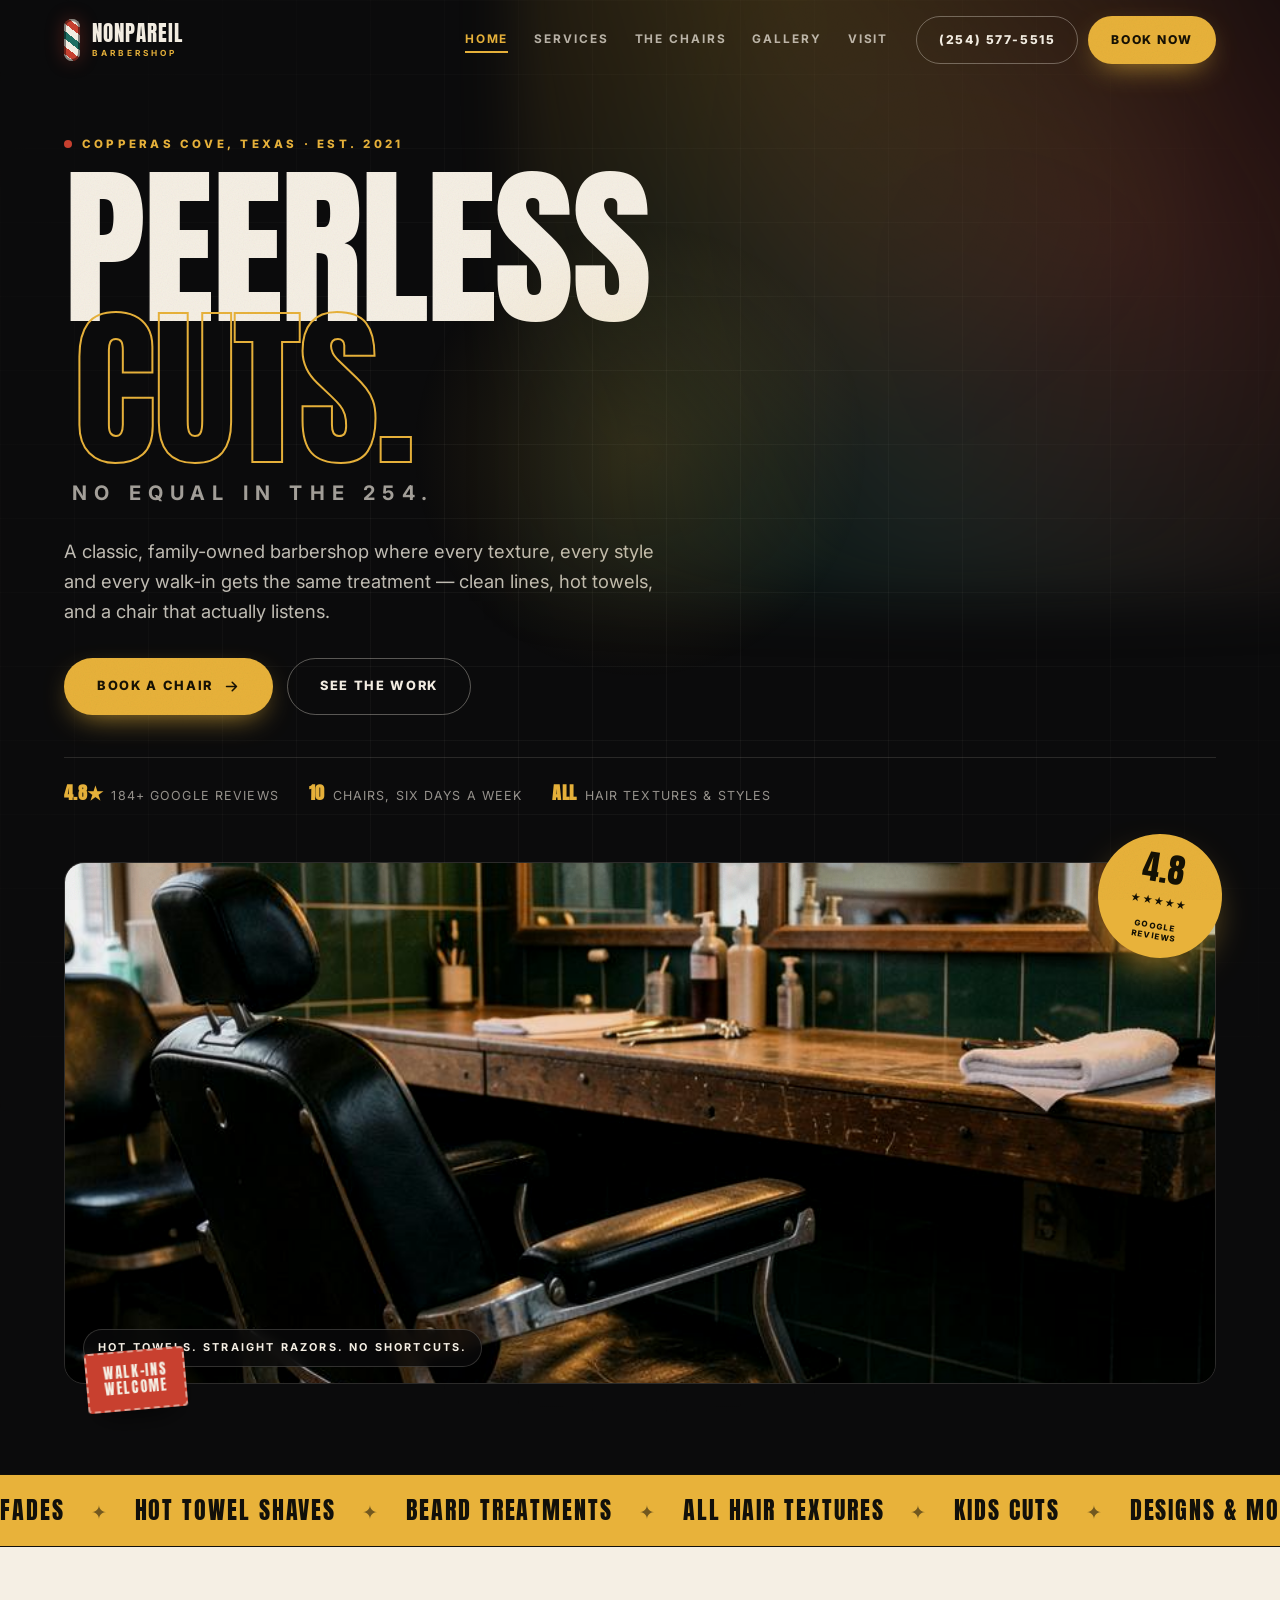
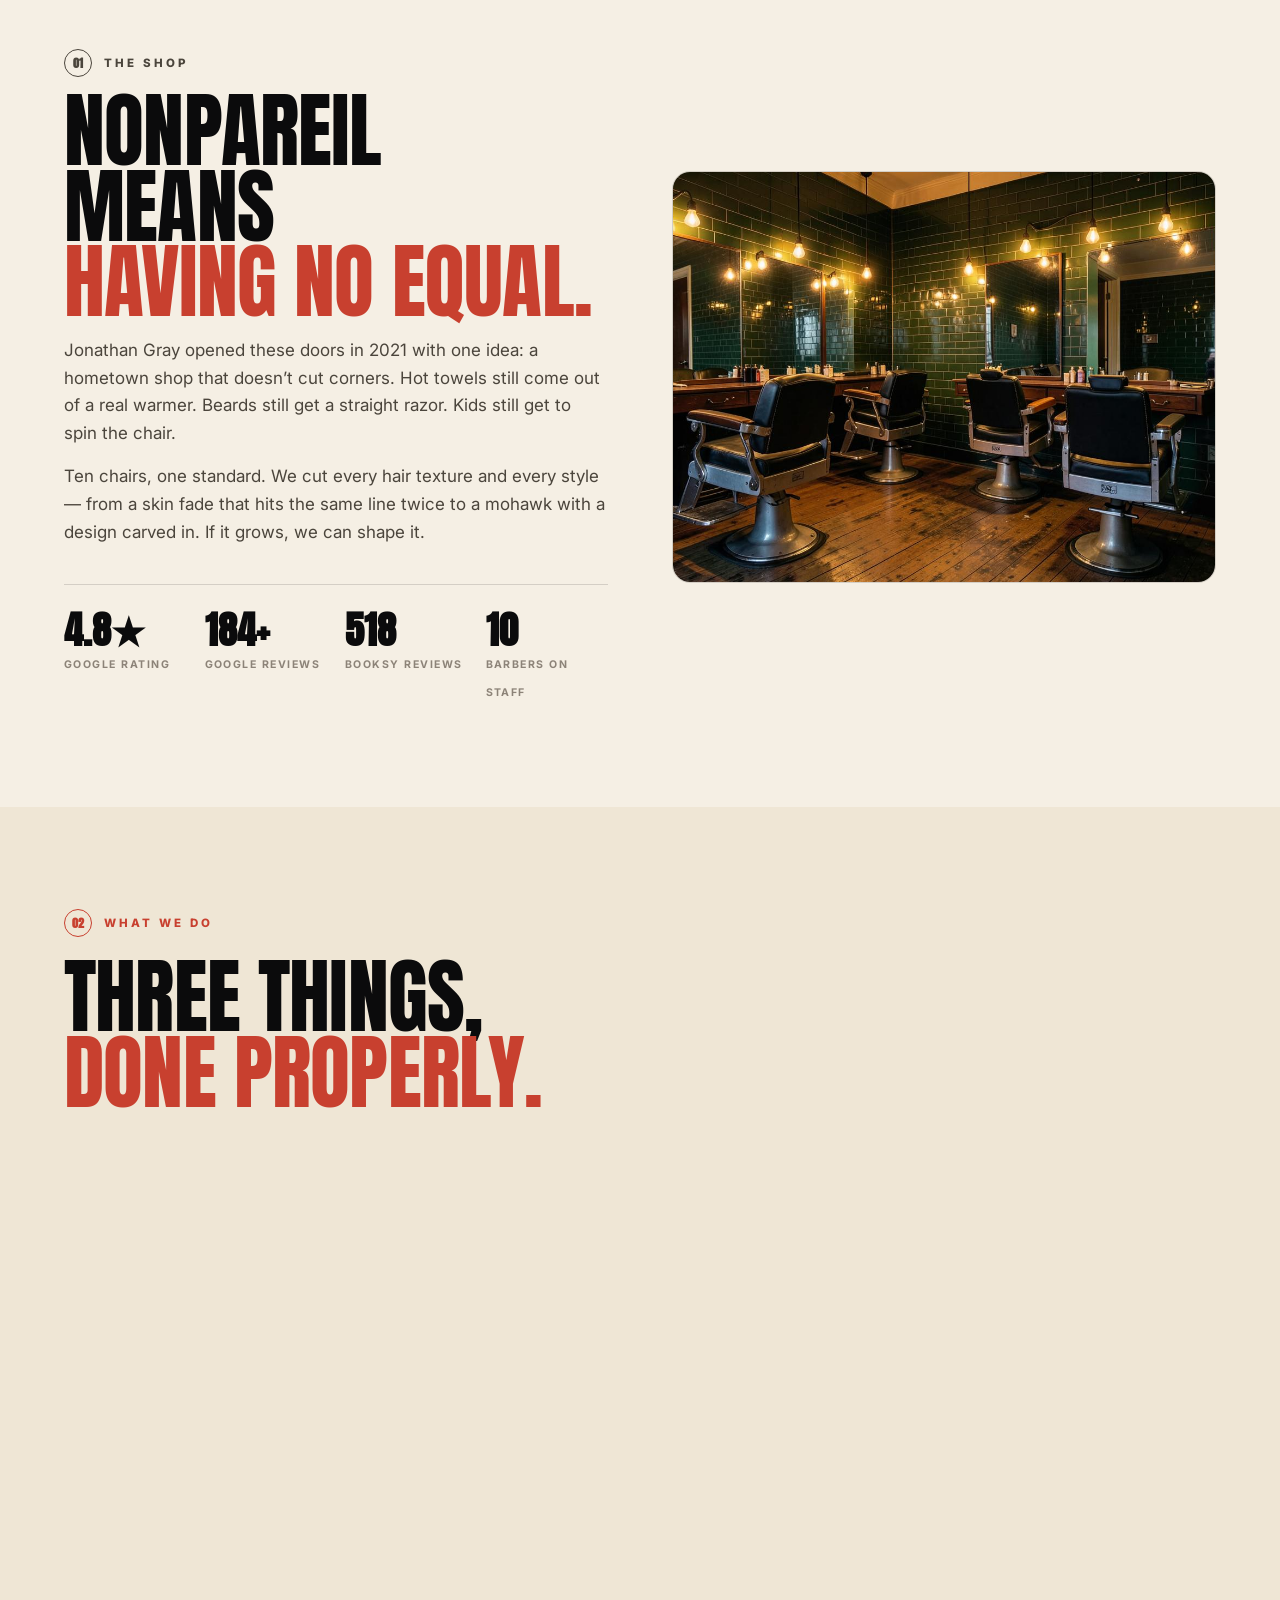
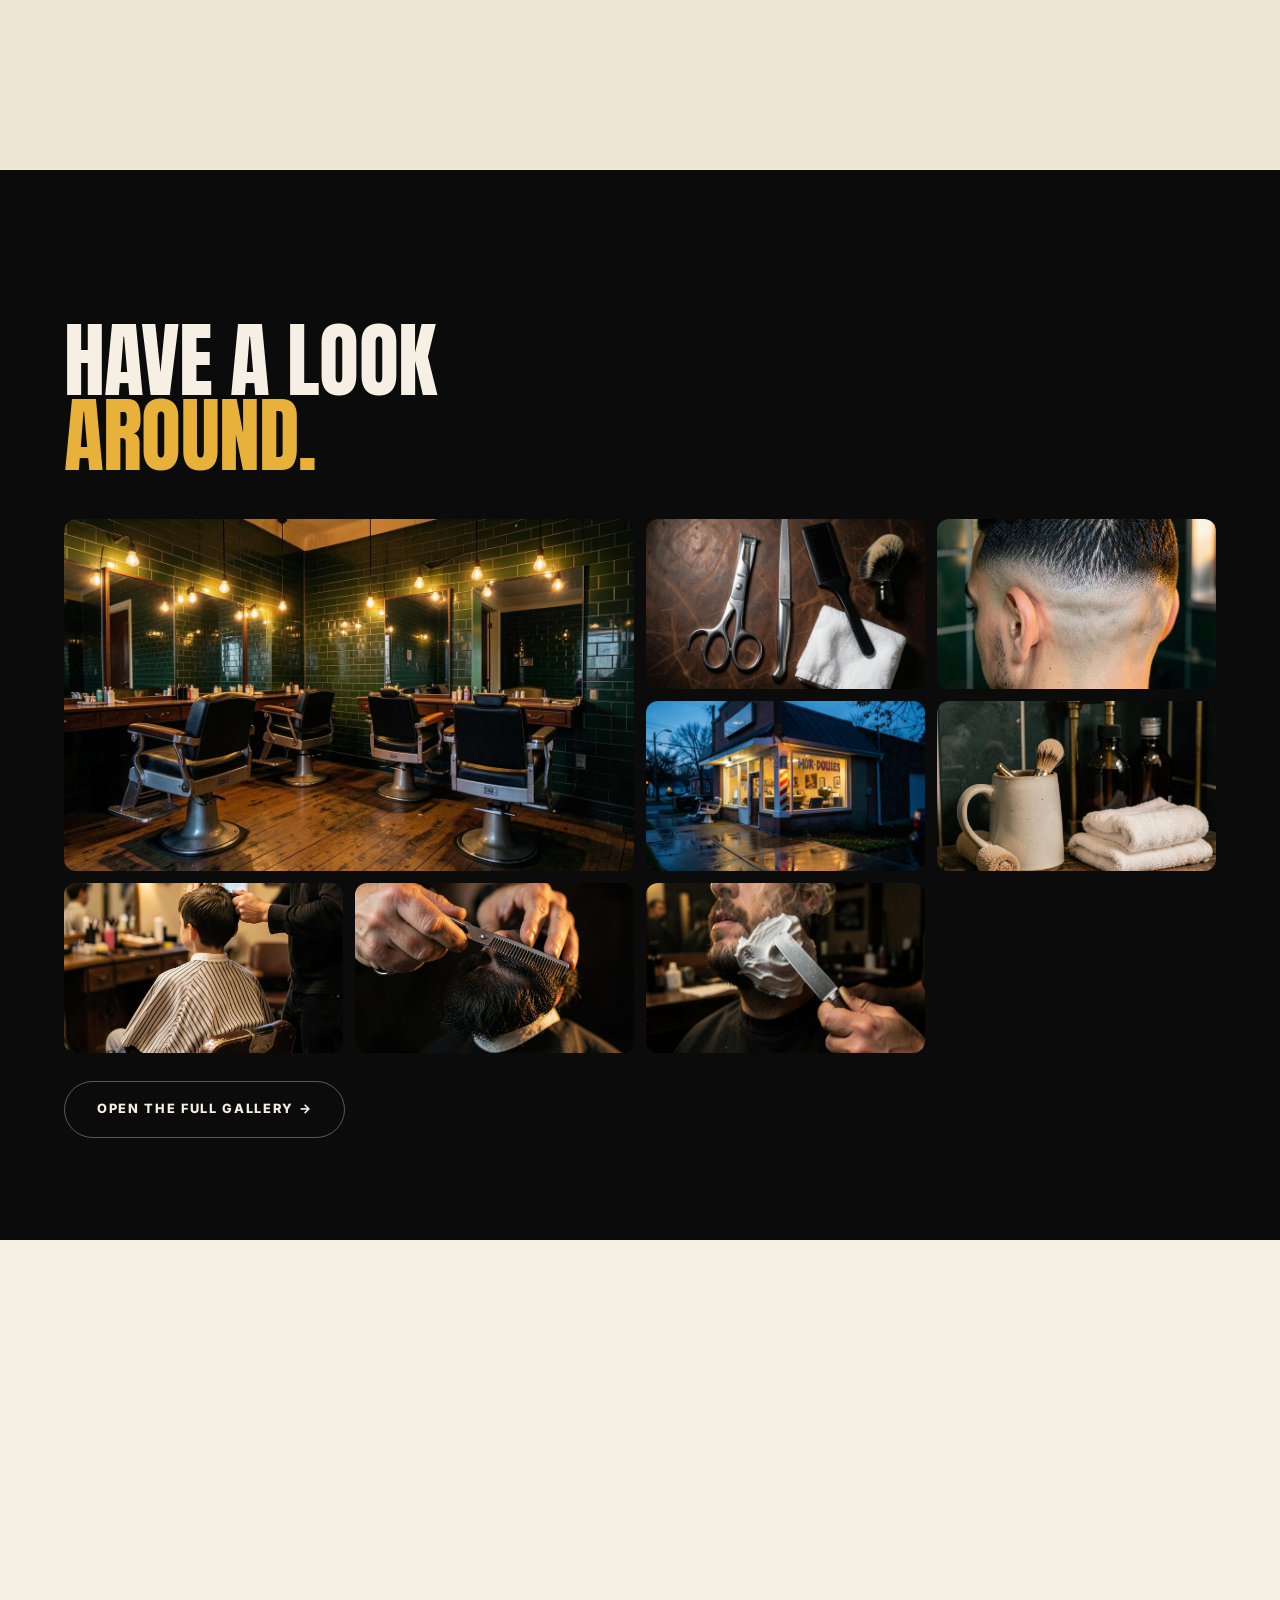
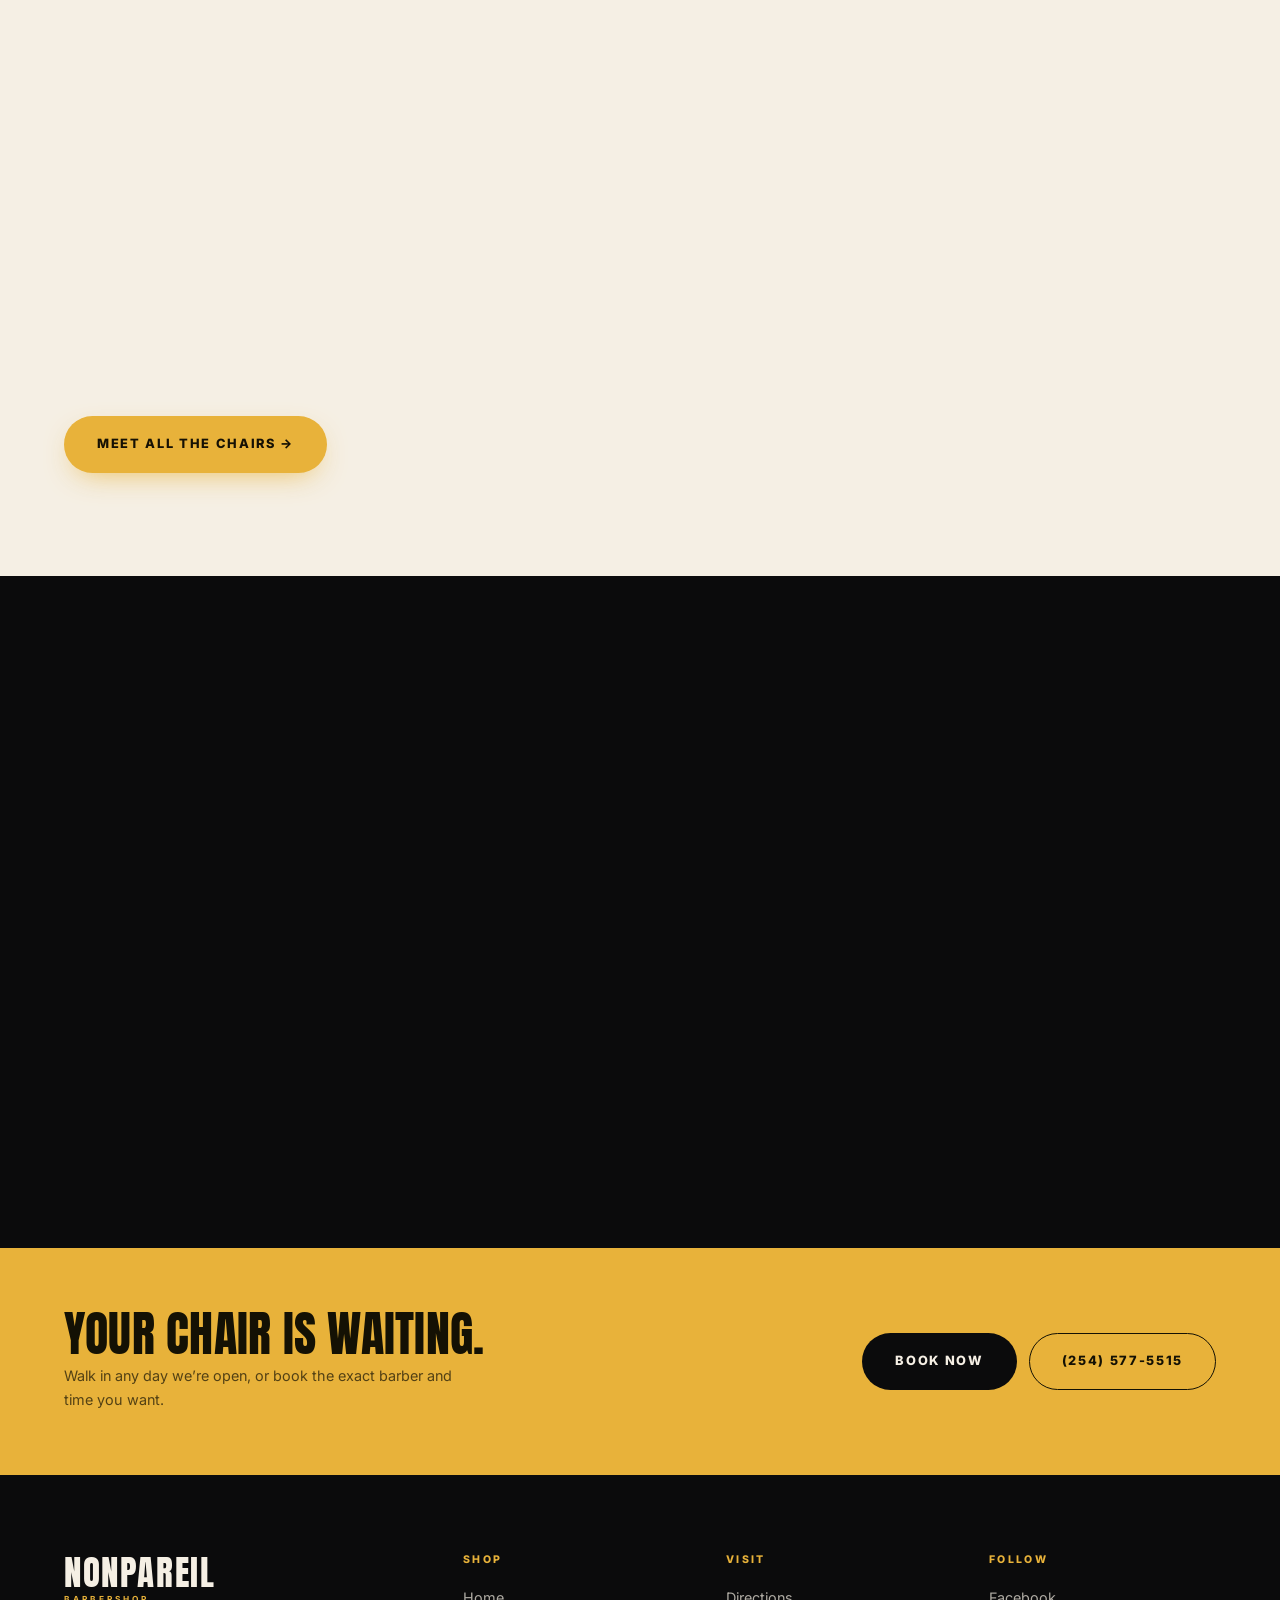
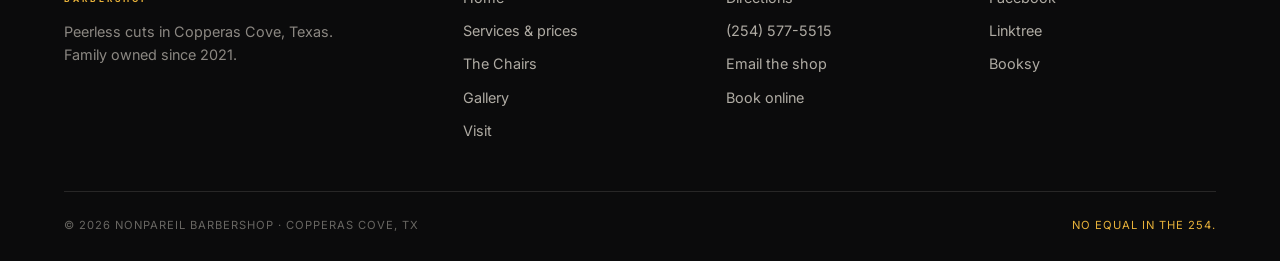
==== commit 3a15ff48: "Add booking and ordering pages" ====
--- a/index.html
+++ b/index.html
@@ -30,7 +30,7 @@
   </nav>
   <div class="nav__actions">
     <a class="btn btn--ghost" href="tel:+12545775515">(254) 577-5515</a>
-    <a class="btn btn--gold" href="https://linktr.ee/nonpareilbarbershop" target="_blank" rel="noopener">Book Now</a>
+    <a class="btn btn--gold" href="book.html">Book Now</a>
   </div>
   <button class="nav__burger" id="burger" aria-label="Menu" aria-expanded="false"><span></span><span></span></button>
 </header>
@@ -41,7 +41,7 @@
   <a href="barbers.html">The Chairs</a>
   <a href="gallery.html">Gallery</a>
   <a href="visit.html">Visit</a>
-  <a class="sheet__cta" href="https://linktr.ee/nonpareilbarbershop" target="_blank" rel="noopener">Book a chair →</a>
+  <a class="sheet__cta" href="book.html">Book a chair →</a>
 </div>
 
 <main>
@@ -62,7 +62,7 @@
         actually listens.
       </p>
       <div class="hero__cta reveal">
-        <a class="btn btn--gold btn--lg" href="https://linktr.ee/nonpareilbarbershop" target="_blank" rel="noopener">
+        <a class="btn btn--gold btn--lg" href="book.html">
           Book a chair
           <svg viewBox="0 0 24 24" aria-hidden="true"><path d="M5 12h14M13 6l6 6-6 6" fill="none" stroke="currentColor" stroke-width="2.2" stroke-linecap="round" stroke-linejoin="round"/></svg>
         </a>
@@ -238,7 +238,7 @@
         <p>Walk in any day we’re open, or book the exact barber and time you want.</p>
       </div>
       <div class="band__actions">
-        <a class="btn btn--dark btn--lg" href="https://linktr.ee/nonpareilbarbershop" target="_blank" rel="noopener">Book now</a>
+        <a class="btn btn--dark btn--lg" href="book.html">Book now</a>
         <a class="btn btn--lg" style="border:1.5px solid #141104" href="tel:+12545775515">(254) 577-5515</a>
       </div>
     </div>
@@ -264,7 +264,7 @@
       <a href="https://www.google.com/maps/search/?api=1&amp;query=Nonpareil+Barbershop+2518+E+Business+Hwy+190+Copperas+Cove+TX" target="_blank" rel="noopener">Directions</a>
       <a href="tel:+12545775515">(254) 577-5515</a>
       <a href="mailto:jdabarber254@gmail.com">Email the shop</a>
-      <a href="https://linktr.ee/nonpareilbarbershop" target="_blank" rel="noopener">Book online</a>
+      <a href="book.html">Book online</a>
     </div>
     <div class="footer__col">
       <h4>Follow</h4>
